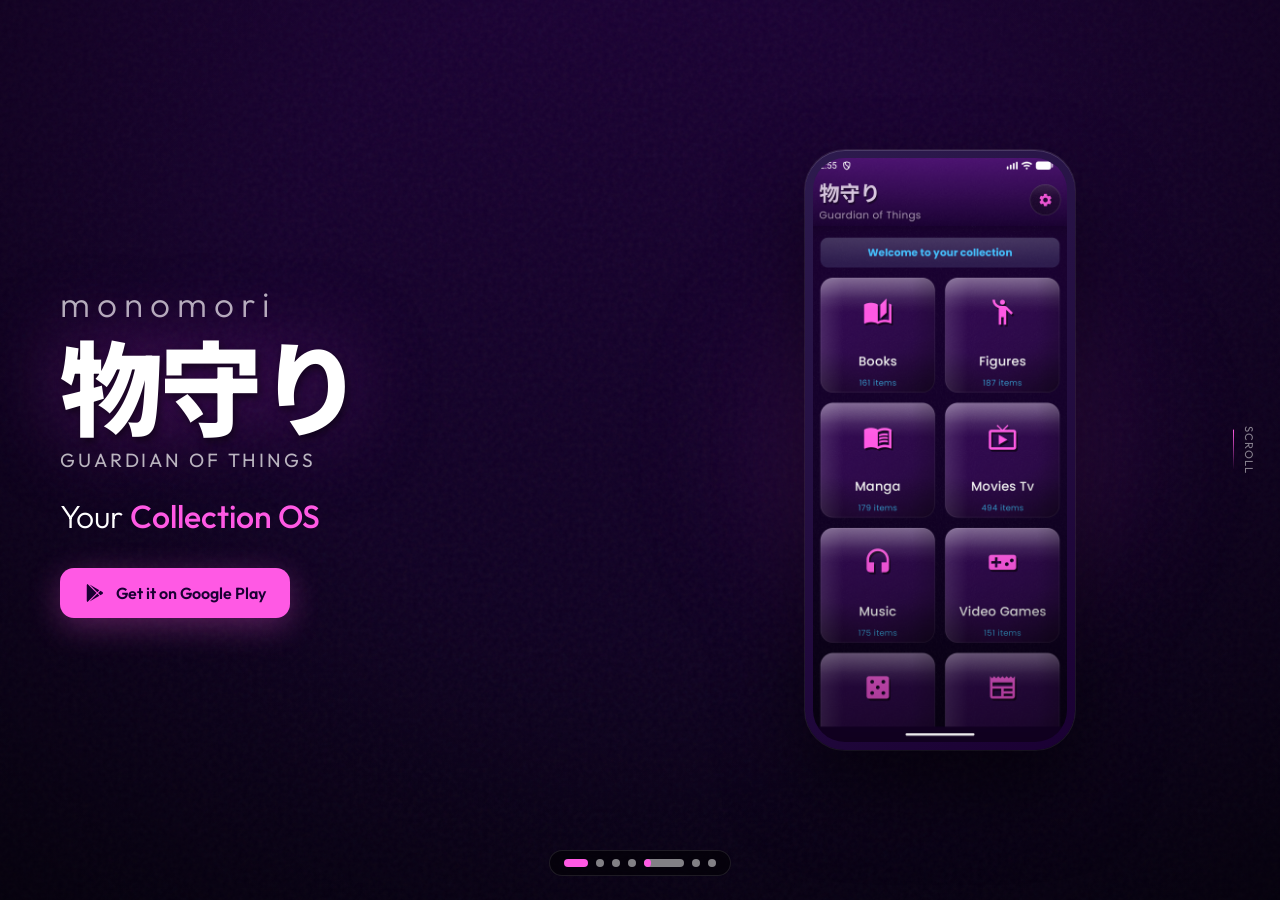
==== index.html @ dbe21726 "Refine mobile layout and style adjustments Updated mobile layout styles and adjusted various element" ====
<!DOCTYPE html>
<html lang="en">
<head>
    <meta charset="UTF-8">
    <meta name="viewport" content="width=device-width, initial-scale=1.0">
    <meta http-equiv="X-UA-Compatible" content="IE=edge">
    <title>Monomori – Your Collection OS</title>
    <meta name="description" content="Monomori (物守り) – Guardian of Things. A comprehensive collection management app for serious collectors.">
    <link rel="preconnect" href="https://fonts.googleapis.com">
    <link rel="preconnect" href="https://fonts.gstatic.com" crossorigin>
    <link href="https://fonts.googleapis.com/css2?family=Noto+Sans+JP:wght@400;500;700;900&family=Outfit:wght@300;400;500;600;700&display=swap" rel="stylesheet">
    <style>
        :root {
            --primary: #9C27B0;
            --primary-container: #6A1B9A;
            --secondary: #FF59E4;
            --on-secondary: #1A0033;
            --tertiary: #44C0FF;
            --background: #1A0033;
            --surface: #2D1B4E;
            --gradient-start: #1A0033;
            --gradient-end: #0A001A;
            --card-glass-tint: rgba(106, 27, 154, 0.3);
            --glass-bg: rgba(106, 27, 154, 0.15);
            --glass-border: rgba(255, 255, 255, 0.1);
            --glass-highlight: rgba(255, 255, 255, 0.15);
            --text-primary: #FFFFFF;
            --text-secondary: rgba(255, 255, 255, 0.7);
            --text-tertiary: rgba(255, 255, 255, 0.5);
            --accent-gold: #ffe4b5;
        }
        * { margin: 0; padding: 0; box-sizing: border-box; }
        
        /* Global image quality fix */
        img {
            image-rendering: -webkit-optimize-contrast;
            image-rendering: optimizeQuality;
            -ms-interpolation-mode: bicubic;
        }
        
        html { overflow: hidden; height: 100%; }
        body { 
            font-family: 'Outfit', sans-serif; 
            background: var(--gradient-start); 
            color: var(--text-primary);
            height: 100%;
            overflow: hidden;
        }
        
        .wrapper {
            height: 100vh;
            width: 100vw;
            overflow-x: auto;
            overflow-y: hidden;
            -ms-overflow-style: none;
            scrollbar-width: none;
            scroll-behavior: smooth;
            scroll-snap-type: x proximity;
        }
        .wrapper::-webkit-scrollbar { display: none; }
        
        .horizontal-scroll { 
            display: flex; 
            height: 100vh; 
            width: max-content; 
        }
        
        .panel {
            width: 100vw; 
            height: 100vh; 
            flex-shrink: 0;
            display: flex; 
            align-items: center; 
            justify-content: center;
            padding: 40px 60px;
            background: linear-gradient(180deg, var(--gradient-start) 0%, var(--gradient-end) 100%);
            position: relative;
            overflow: hidden;
            scroll-snap-align: start;
        }
        
        .noise-overlay {
            position: fixed; top: 0; left: 0; width: 100%; height: 100%;
            opacity: 0.05; z-index: 1; pointer-events: none;
            background-image: url("data:image/svg+xml,%3Csvg viewBox='0 0 200 200' xmlns='http://www.w3.org/2000/svg'%3E%3Cfilter id='noise'%3E%3CfeTurbulence type='fractalNoise' baseFrequency='0.9' numOctaves='4' stitchTiles='stitch'/%3E%3C/filter%3E%3Crect width='100%25' height='100%25' filter='url(%23noise)'/%3E%3C/svg%3E");
        }
        .vignette {
            position: fixed; top: 0; left: 0; width: 100%; height: 100%;
            background: radial-gradient(ellipse at 50% 35%, transparent 0%, transparent 40%, rgba(0,0,0,0.5) 100%);
            z-index: 2; pointer-events: none;
        }
        .dust-container { position: fixed; top: 0; left: 0; width: 100%; height: 100%; z-index: 3; pointer-events: none; overflow: hidden; }
        .dust-particle {
            position: absolute; background: var(--accent-gold); border-radius: 50%; opacity: 0;
            animation: dust-float linear infinite, dust-flash ease-in-out infinite;
        }
        @keyframes dust-float { 0% { transform: translateY(110vh) translateX(0); } 100% { transform: translateY(-10vh) translateX(var(--drift)); } }
        @keyframes dust-flash { 0%, 100% { opacity: 0; } 35%, 65% { opacity: var(--max-opacity); } }
        
        .panel-content { 
            position: relative; 
            z-index: 10; 
            width: 100%; 
            max-width: 1300px;
            height: 100%;
            display: flex;
            flex-direction: column;
            justify-content: center;
            opacity: 0; 
            transform: translateX(60px);
            filter: blur(6px);
            transition: opacity 0.5s ease-out, transform 0.5s ease-out, filter 0.5s ease-out;
        }
        
        .panel.in-view .panel-content { 
            opacity: 1; 
            transform: translateX(0);
            filter: blur(0);
        }
        
        .panel.passed .panel-content {
            opacity: 0;
            transform: translateX(-60px);
            filter: blur(6px);
        }
        
        .glass-card {
            background: linear-gradient(135deg, var(--glass-bg) 0%, rgba(106, 27, 154, 0.08) 100%);
            border: 1px solid var(--glass-border); border-radius: 20px;
            position: relative; overflow: hidden;
            backdrop-filter: blur(10px); -webkit-backdrop-filter: blur(10px);
        }
        .glass-card::before {
            content: ''; position: absolute; top: 0; left: 0; right: 0; height: 50%;
            background: linear-gradient(180deg, var(--glass-highlight) 0%, transparent 100%);
            pointer-events: none; border-radius: 20px 20px 0 0;
        }
        
        .icon-placeholder {
            width: 56px;
            height: 56px;
            border-radius: 14px;
            background: linear-gradient(135deg, var(--primary) 0%, var(--primary-container) 100%);
            display: flex;
            align-items: center;
            justify-content: center;
            flex-shrink: 0;
            box-shadow: 0 4px 16px rgba(156, 39, 176, 0.3);
            position: relative;
            overflow: hidden;
        }
        .icon-placeholder svg { width: 32px; height: 32px; }
        .icon-placeholder.pink {
            background: linear-gradient(135deg, var(--secondary) 0%, #E91E63 100%);
            box-shadow: 0 6px 20px rgba(255, 89, 228, 0.25);
        }
        
        .jp-title { font-family: 'Noto Sans JP', sans-serif; font-weight: 900; font-size: clamp(3.5rem, 8vw, 8rem); letter-spacing: -0.02em; text-shadow: 2px 4px 8px rgba(0,0,0,0.5), 0 0 80px rgba(156, 39, 176, 0.5); line-height: 1.1; margin-top: 0.1rem; }
        .en-title { 
            font-size: clamp(1.4rem, 3vw, 2.2rem); 
            font-weight: 300; 
            letter-spacing: 0.2em; 
            color: var(--text-secondary);
        }
        .subtitle { font-size: clamp(0.9rem, 1.5vw, 1.3rem); font-weight: 400; color: var(--text-secondary); letter-spacing: 0.15em; text-transform: uppercase; margin-top: 0.5rem; }
        .tagline { font-size: clamp(1.3rem, 2.5vw, 2.2rem); font-weight: 300; margin-top: 1.5rem; }
        .tagline span { color: var(--secondary); font-weight: 500; }
        .section-title { font-size: clamp(1.8rem, 4vw, 3rem); font-weight: 700; margin-bottom: 0.75rem; letter-spacing: -0.02em; line-height: 1.2; }
        .section-subtitle { font-size: clamp(0.9rem, 1.3vw, 1.1rem); color: var(--text-secondary); max-width: 450px; line-height: 1.6; }
        
        /* PHONE FRAMES & SCREENSHOTS - 9:20 aspect ratio (1080x2400) */
        .phone-frame { 
            height: min(80vh, 600px);
            width: calc(min(80vh, 600px) * 0.45); /* 9:20 ratio */
            background: linear-gradient(145deg, #2D1B4E 0%, #1A0033 100%); 
            border-radius: 40px; padding: 8px; 
            box-shadow: 0 40px 80px rgba(0,0,0,0.5), 0 0 0 1px rgba(255,255,255,0.1), inset 0 1px 0 rgba(255,255,255,0.15); 
            position: relative; z-index: 2; 
        }
        .phone-screen { 
            width: 100%; height: 100%; 
            background: var(--gradient-start); 
            border-radius: 32px; 
            overflow: hidden; 
        }
        .phone-screen img {
            width: 100%;
            height: 100%;
            object-fit: cover;
            border-radius: 0;
            /* Cross-browser image quality */
            image-rendering: auto;
            -ms-interpolation-mode: bicubic;
        }
        .screenshot-placeholder { 
            width: 100%; height: 100%; 
            display: flex; flex-direction: column; 
            align-items: center; justify-content: center; 
            background: linear-gradient(180deg, var(--gradient-start) 0%, var(--gradient-end) 100%); 
            color: var(--text-tertiary); font-size: 0.75rem; text-align: center; 
            padding: 16px; border: 2px dashed var(--glass-border); border-radius: 0; 
        }
        .screenshot-placeholder .label { font-weight: 600; color: var(--secondary); margin-bottom: 0.4rem; font-size: 0.7rem; }
        .screenshot-placeholder .filename { font-family: monospace; font-size: 0.65rem; color: var(--text-tertiary); margin-top: 0.5rem; opacity: 0.7; }
        .phone-glow { position: absolute; width: 450px; height: 450px; background: radial-gradient(circle, rgba(156, 39, 176, 0.4) 0%, transparent 70%); z-index: 1; filter: blur(60px); }
        
        /* HERO */
        .panel-hero { display: grid; grid-template-columns: 1fr 1fr; gap: 40px; align-items: center; height: auto; }
        .hero-cta { display: inline-flex; align-items: center; gap: 10px; margin-top: 2rem; padding: 14px 24px; background: var(--secondary); color: var(--on-secondary); font-weight: 600; font-size: 1rem; border-radius: 14px; text-decoration: none; transition: all 0.3s ease; box-shadow: 0 8px 32px rgba(255, 89, 228, 0.3); }
        .hero-cta:hover { transform: translateY(-3px); box-shadow: 0 12px 40px rgba(255, 89, 228, 0.4); }
        .hero-cta svg { width: 22px; height: 22px; }
        .hero-phone { position: relative; display: flex; justify-content: center; align-items: center; }
        
        /* STORY - Now with phone mockups */
        .panel-story .panel-content { display: grid; grid-template-columns: 1fr 1fr; gap: 60px; align-items: center; height: auto; max-width: 1300px; margin: 0 auto; }
        .story-text { max-width: 500px; }
        .story-description { font-size: 1.05rem; color: var(--text-secondary); line-height: 1.7; margin-top: 1.5rem; }
        .story-phones { display: flex; gap: 30px; justify-content: center; align-items: center; }
        .phone-medium { 
            height: min(75vh, 580px);
            width: calc(min(75vh, 580px) * 0.45);
            background: linear-gradient(145deg, #2D1B4E 0%, #1A0033 100%); 
            border-radius: 36px; padding: 6px; 
            box-shadow: 0 24px 48px rgba(0,0,0,0.5), 0 0 0 1px rgba(255,255,255,0.1);
            will-change: transform;
            backface-visibility: hidden;
        }
        .phone-medium:nth-child(1) { transform: rotate(-4deg) translateY(20px); }
        .phone-medium:nth-child(2) { transform: rotate(3deg) translateY(-10px); z-index: 2; }
        .phone-medium .phone-screen { border-radius: 30px; }
        .phone-medium .screenshot-placeholder { border-radius: 0; }
        .phone-medium .phone-screen img { 
            border-radius: 0;
            will-change: transform;
            backface-visibility: hidden;
        }
        
        /* CATEGORIES */
        .panel-categories .panel-content { text-align: center; height: auto; }
        .categories-grid { display: flex; flex-wrap: wrap; justify-content: center; gap: 10px; margin-top: 2rem; max-width: 900px; margin-left: auto; margin-right: auto; }
        .category-pill { padding: 8px 16px; border-radius: 100px; font-size: 0.85rem; font-weight: 500; transition: all 0.3s ease; }
        .category-pill:hover { transform: scale(1.05); background: var(--card-glass-tint); }
        .category-count { display: block; margin-top: 2rem; font-size: 0.95rem; color: var(--text-tertiary); }
        .category-count span { color: var(--secondary); font-weight: 600; }
        
        /* CUSTOMIZE */
        .panel-customize .panel-content { display: grid; grid-template-columns: 1fr 1fr; gap: 60px; align-items: center; height: auto; max-width: 1300px; margin: 0 auto; }
        .customize-features { display: flex; flex-direction: column; gap: 20px; margin-top: 1.5rem; }
        .customize-feature { display: flex; gap: 14px; align-items: flex-start; }
        .feature-content h3 { font-size: 1rem; font-weight: 600; margin-bottom: 0.3rem; }
        .feature-content p { color: var(--text-secondary); line-height: 1.5; font-size: 0.85rem; }
        .customize-visual { display: flex; justify-content: flex-end; padding-right: 40px; }
        .customize-phones { display: flex; position: relative; gap: 30px; margin-top: -40px; }
        .phone-small { 
            height: min(70vh, 540px);
            width: calc(min(70vh, 540px) * 0.45);
            background: linear-gradient(145deg, #2D1B4E 0%, #1A0033 100%); 
            border-radius: 34px; padding: 6px; 
            box-shadow: 0 24px 48px rgba(0,0,0,0.5), 0 0 0 1px rgba(255,255,255,0.1);
            will-change: transform;
            backface-visibility: hidden;
        }
        .phone-small:nth-child(1) { transform: rotate(-6deg) translateX(20px); z-index: 1; }
        .phone-small:nth-child(2) { transform: rotate(4deg) translateX(-20px); z-index: 2; }
        .phone-small .phone-screen { border-radius: 28px; }
        .phone-small .screenshot-placeholder { border-radius: 0; }
        .phone-small .phone-screen img { 
            border-radius: 0;
            will-change: transform;
            backface-visibility: hidden;
        }
        
        /* FEATURES - 3D Carousel with tilt */
        .panel-features .panel-content { 
            height: 100%;
            display: flex;
            flex-direction: column;
            justify-content: center;
            align-items: center;
            max-width: 100%;
            width: 100%;
            position: relative;
        }
        .features-header { 
            text-align: center; 
            margin-bottom: 0;
            margin-left: auto;
            margin-right: auto;
            position: relative;
            z-index: 20;
            /* Glassmorphic background so text is readable over phones */
            width: fit-content;
            background: rgba(26, 0, 51, 0.25);
            backdrop-filter: blur(10px);
            -webkit-backdrop-filter: blur(10px);
            padding: 12px 24px 14px;
            border-radius: 12px;
            border: 1px solid rgba(255, 255, 255, 0.06);
        }
        .features-header .section-title { margin-bottom: 0.3rem; }
        .features-header .section-subtitle { margin: 0 auto; white-space: nowrap; }
        
        .carousel-container {
            perspective: 1600px;
            width: 100%;
            position: absolute;
            top: 50%;
            left: 50%;
            transform: translate(-50%, -50%);
            height: 100%;
            display: flex;
            justify-content: center;
            align-items: center;
            z-index: 1;
            /* Hint browser to optimize */
            will-change: transform;
        }
        
        .carousel-3d {
            position: relative;
            width: 270px;
            height: 600px; /* 9:20 ratio */
            transform-style: preserve-3d;
            transition: transform 0.6s cubic-bezier(0.4, 0, 0.2, 1);
            /* Tilt the entire carousel like the sketch */
            transform: rotateX(-8deg) rotateY(0deg);
            will-change: transform;
        }
        
        .carousel-item {
            position: absolute;
            width: 270px;
            height: 600px;
            display: flex;
            flex-direction: column;
            align-items: center;
            transform-style: preserve-3d;
            will-change: transform;
        }
        
        .carousel-item .carousel-phone {
            width: 270px;
            height: 600px; /* 9:20 ratio for 1080x2400 */
            position: relative;
            transform-style: preserve-3d;
        }
        
        /* Front of phone */
        .carousel-phone-front {
            position: absolute;
            width: 100%;
            height: 100%;
            background: linear-gradient(145deg, #2D1B4E 0%, #1A0033 100%);
            border-radius: 36px;
            padding: 6px;
            box-shadow: 0 25px 80px rgba(0,0,0,0.7), 0 0 0 1px rgba(255,255,255,0.1);
            backface-visibility: hidden;
        }
        
        .carousel-phone-front .phone-screen {
            width: 100%;
            height: 100%;
            border-radius: 30px;
            overflow: hidden;
            background: var(--gradient-start);
        }
        
        .carousel-phone-front .phone-screen img {
            width: 100%;
            height: 100%;
            object-fit: cover;
            display: block;
            /* Cross-browser image quality */
            image-rendering: auto;
            -ms-interpolation-mode: bicubic;
        }
        
        .carousel-placeholder {
            width: 100%;
            height: 100%;
            display: flex;
            flex-direction: column;
            align-items: center;
            justify-content: center;
            background: linear-gradient(135deg, var(--primary-container) 0%, var(--gradient-end) 100%);
            color: var(--text-tertiary);
            text-align: center;
            gap: 8px;
            border-radius: 30px;
        }
        
        .carousel-placeholder span {
            font-size: 0.7rem;
            letter-spacing: 0.15em;
            opacity: 0.6;
        }
        
        .carousel-placeholder code {
            font-size: 0.65rem;
            color: var(--secondary);
            opacity: 0.8;
        }
        
        /* Back of phone - Pixel style */
        .carousel-phone-back {
            position: absolute;
            width: 100%;
            height: 100%;
            background: linear-gradient(180deg, #1a1a1a 0%, #0d0d0d 100%);
            border-radius: 36px;
            backface-visibility: hidden;
            transform: rotateY(180deg);
            box-shadow: 0 25px 80px rgba(0,0,0,0.7), 0 0 0 1px rgba(255,255,255,0.08);
            overflow: hidden;
        }
        
        /* Camera bar - Pixel style */
        .phone-camera-bar {
            position: absolute;
            top: 0;
            left: 0;
            right: 0;
            height: 80px;
            background: linear-gradient(180deg, #2a2a2a 0%, #1f1f1f 100%);
            border-radius: 36px 36px 0 0;
            display: flex;
            align-items: center;
            padding: 0 28px;
            gap: 14px;
        }
        
        .camera-lens {
            width: 32px;
            height: 32px;
            border-radius: 50%;
            background: radial-gradient(circle at 30% 30%, #3a3a3a 0%, #1a1a1a 50%, #0a0a0a 100%);
            box-shadow: inset 0 2px 4px rgba(0,0,0,0.8), 0 1px 0 rgba(255,255,255,0.1);
            position: relative;
        }
        
        .camera-lens::after {
            content: '';
            position: absolute;
            top: 50%;
            left: 50%;
            transform: translate(-50%, -50%);
            width: 14px;
            height: 14px;
            border-radius: 50%;
            background: radial-gradient(circle at 40% 40%, #4a4a6a 0%, #1a1a2a 60%, #000 100%);
        }
        
        .camera-lens.large {
            width: 42px;
            height: 42px;
        }
        
        .camera-lens.large::after {
            width: 20px;
            height: 20px;
        }
        
        .camera-flash {
            width: 16px;
            height: 16px;
            border-radius: 50%;
            background: radial-gradient(circle at 30% 30%, #ffeecc 0%, #aa9977 100%);
            box-shadow: 0 0 8px rgba(255, 238, 204, 0.3);
        }
        
        /* Subtle logo area on back */
        .phone-back-logo {
            position: absolute;
            top: 50%;
            left: 50%;
            transform: translate(-50%, -50%);
            font-size: 2rem;
            color: rgba(255,255,255,0.06);
            font-weight: 300;
            letter-spacing: 0.1em;
        }
        
        /* Position each item in a circle - larger radius for bigger phones */
        .carousel-item:nth-child(1) { transform: rotateY(0deg) translateZ(420px); }
        .carousel-item:nth-child(2) { transform: rotateY(60deg) translateZ(420px); }
        .carousel-item:nth-child(3) { transform: rotateY(120deg) translateZ(420px); }
        .carousel-item:nth-child(4) { transform: rotateY(180deg) translateZ(420px); }
        .carousel-item:nth-child(5) { transform: rotateY(240deg) translateZ(420px); }
        .carousel-item:nth-child(6) { transform: rotateY(300deg) translateZ(420px); }
        
        .feature-info {
            position: relative;
            z-index: 20;
            text-align: center;
            width: fit-content;
            padding: 12px 24px 14px;
            margin-top: auto;
            margin-left: auto;
            margin-right: auto;
            margin-bottom: 24px;
            /* Glassmorphic effect - very transparent */
            background: rgba(26, 0, 51, 0.25);
            backdrop-filter: blur(10px);
            -webkit-backdrop-filter: blur(10px);
            border: 1px solid rgba(255, 255, 255, 0.06);
            border-radius: 12px;
            box-shadow: 0 4px 20px rgba(0, 0, 0, 0.15);
        }
        .feature-info h3 {
            font-size: 1.2rem;
            font-weight: 600;
            margin-bottom: 0.35rem;
            color: var(--text-primary);
        }
        .feature-info p {
            color: var(--text-secondary);
            font-size: 0.85rem;
            max-width: 380px;
            margin: 0 auto;
            line-height: 1.4;
        }
        
        /* Mobile carousel - hidden on desktop */
        .mobile-carousel { display: none; }
        
        /* DESIGN */
        .panel-design .panel-content { display: grid; grid-template-columns: 1.2fr 1fr; gap: 80px; align-items: center; height: auto; max-width: 1300px; margin: 0 auto; }
        .theme-showcase { display: flex; gap: 28px; justify-content: flex-end; align-items: center; padding-right: 20px; }
        .theme-phone { 
            height: min(58vh, 460px);
            width: calc(min(58vh, 460px) * 0.45);
            background: linear-gradient(145deg, #2D1B4E 0%, #1A0033 100%); 
            border-radius: 30px; padding: 5px; 
            box-shadow: 0 20px 50px rgba(0,0,0,0.5), 0 0 0 1px rgba(255,255,255,0.1);
            transition: transform 0.3s ease;
            position: relative;
            will-change: transform;
            backface-visibility: hidden;
        }
        .theme-phone:hover { transform: scale(1.03); }
        .theme-phone:nth-child(1) { transform: rotate(-4deg); }
        .theme-phone:nth-child(2) { transform: scale(1.1); z-index: 2; }
        .theme-phone:nth-child(3) { transform: rotate(4deg); }
        .theme-phone .phone-screen { border-radius: 26px; }
        .theme-phone .screenshot-placeholder { border-radius: 0; font-size: 0.6rem; }
        .theme-phone .phone-screen img { 
            border-radius: 0;
            will-change: transform;
            backface-visibility: hidden;
        }
        .theme-label { 
            position: absolute; bottom: -32px; left: 50%; transform: translateX(-50%); 
            font-size: 0.85rem; color: var(--text-secondary); white-space: nowrap;
        }
        .design-text { display: flex; flex-direction: column; gap: 16px; }
        .design-features { margin-top: 1.25rem; display: flex; flex-direction: column; gap: 12px; }
        .design-feature { display: flex; gap: 12px; align-items: flex-start; }
        .design-feature-dot { width: 8px; height: 8px; border-radius: 50%; background: var(--secondary); flex-shrink: 0; margin-top: 6px; }
        .design-feature p { color: var(--text-secondary); line-height: 1.45; font-size: 0.9rem; }
        .design-feature strong { color: var(--text-primary); }
        
        /* CTA */
        .panel-cta { text-align: center; }
        .panel-cta .panel-content { max-width: 650px; height: auto; }
        .cta-title { font-size: clamp(2rem, 5vw, 3.5rem); font-weight: 700; margin-bottom: 1rem; letter-spacing: -0.02em; line-height: 1.15; }
        .cta-subtitle { font-size: 1rem; color: var(--text-secondary); margin-bottom: 2rem; line-height: 1.6; }
        .play-badge-placeholder { display: inline-flex; align-items: center; gap: 12px; padding: 12px 24px; background: #000; border-radius: 10px; border: 1px solid rgba(255,255,255,0.2); color: white; text-decoration: none; transition: all 0.3s ease; }
        .play-badge-placeholder:hover { background: #111; border-color: var(--secondary); transform: scale(1.03); }
        .play-badge-placeholder svg { width: 32px; height: 32px; }
        .play-badge-placeholder .text { text-align: left; }
        .play-badge-placeholder .text-small { font-size: 0.65rem; opacity: 0.8; }
        .play-badge-placeholder .text-large { font-size: 1.05rem; font-weight: 600; }
        .cta-footer { margin-top: 2.5rem; color: var(--text-tertiary); font-size: 0.85rem; }
        
        /* NAV */
        .nav-dots { position: fixed; bottom: 24px; left: 50%; transform: translateX(-50%); display: flex; gap: 8px; z-index: 100; padding: 8px 14px; background: rgba(0,0,0,0.5); border-radius: 100px; backdrop-filter: blur(10px); border: 1px solid var(--glass-border); }
        .nav-dot { width: 8px; height: 8px; border-radius: 50%; background: var(--text-tertiary); cursor: pointer; transition: all 0.3s ease; border: none; padding: 0; position: relative; overflow: hidden; }
        .nav-dot:hover { background: var(--text-secondary); }
        .nav-dot.active { background: var(--secondary); width: 24px; border-radius: 6px; }
        /* Features dot with progress fill */
        .nav-dot.has-progress { width: 40px; border-radius: 6px; background: var(--text-tertiary); }
        .nav-dot.has-progress.active { background: var(--text-tertiary); }
        .nav-dot-progress { position: absolute; left: 0; top: 0; height: 100%; background: var(--secondary); border-radius: 6px; transition: width 0.4s cubic-bezier(0.4, 0, 0.2, 1); width: 0%; }
        .scroll-hint { position: fixed; right: 24px; top: 50%; transform: translateY(-50%); display: flex; flex-direction: column; align-items: center; gap: 8px; color: var(--text-tertiary); font-size: 0.7rem; z-index: 100; writing-mode: vertical-rl; letter-spacing: 0.1em; }
        .scroll-hint::after { content: ''; width: 1px; height: 40px; background: linear-gradient(180deg, var(--secondary) 0%, transparent 100%); animation: scroll-pulse 2s ease-in-out infinite; }
        @keyframes scroll-pulse { 0%, 100% { opacity: 0.4; } 50% { opacity: 1; } }
        
        /* ==================== MOBILE STYLES ==================== */
        @media (max-width: 1100px) {
            .panel-hero, .panel-story .panel-content, .panel-customize .panel-content, .panel-design .panel-content { grid-template-columns: 1fr; text-align: center; }
            .phone-frame { height: min(70vh, 550px); width: calc(min(70vh, 550px) * 0.45); }
            .story-text { max-width: 100%; }
            .story-phones { margin-top: 2rem; }
            .section-subtitle { margin-left: auto; margin-right: auto; }
            .customize-features, .design-features { text-align: left; }
            .theme-showcase { flex-wrap: wrap; }
            /* Carousel adjustments */
            .carousel-3d { width: 240px; height: 533px; }
            .carousel-item { width: 240px; height: 533px; }
            .carousel-item .carousel-phone { width: 240px; height: 533px; }
            .carousel-item:nth-child(1) { transform: rotateY(0deg) translateZ(380px); }
            .carousel-item:nth-child(2) { transform: rotateY(60deg) translateZ(380px); }
            .carousel-item:nth-child(3) { transform: rotateY(120deg) translateZ(380px); }
            .carousel-item:nth-child(4) { transform: rotateY(180deg) translateZ(380px); }
            .carousel-item:nth-child(5) { transform: rotateY(240deg) translateZ(380px); }
            .carousel-item:nth-child(6) { transform: rotateY(300deg) translateZ(380px); }
        }
        
        @media (max-width: 768px) {
            /* Base mobile layout - natural vertical scrolling */
            html, body { overflow-x: hidden; overflow-y: auto; height: auto; }
            .wrapper { height: auto; overflow-x: hidden; overflow-y: auto; scroll-snap-type: none; }
            .horizontal-scroll { flex-direction: column; width: 100%; height: auto; }
            .panel { 
                width: 100%; 
                min-height: auto;
                height: auto; 
                padding: 80px 28px;
                border-bottom: 1px solid rgba(255, 255, 255, 0.06);
            }
            .panel:last-child { border-bottom: none; }
            .nav-dots, .scroll-hint { display: none; }
            .panel-content { opacity: 1; transform: none; filter: none; max-width: 100%; }
            
            /* Hero section */
            .panel-hero { 
                display: flex; 
                flex-direction: column; 
                gap: 48px; 
                text-align: center; 
            }
            .hero-text { order: 1; }
            .hero-phone { order: 2; }
            .en-title { font-size: 1.3rem; letter-spacing: 0.2em; }
            .jp-title { font-size: clamp(3.5rem, 16vw, 5.5rem); }
            .subtitle { font-size: 1rem; margin-top: 0.75rem; }
            .tagline { font-size: 1.4rem; margin-top: 1.5rem; }
            .phone-frame { 
                height: 65vh;
                max-height: 500px;
                width: calc(65vh * 0.45);
                max-width: calc(500px * 0.45);
                border-radius: 36px; 
                margin: 0 auto;
            }
            .phone-screen { border-radius: 30px; }
            .phone-glow { width: 350px; height: 350px; }
            .hero-cta { 
                padding: 18px 32px; 
                font-size: 1.1rem; 
                display: inline-flex;
            }
            
            /* Story section */
            .panel-story .panel-content { 
                display: flex; 
                flex-direction: column; 
                gap: 48px; 
                text-align: center; 
            }
            .story-text { max-width: 100%; }
            .section-title { font-size: 1.8rem; line-height: 1.25; }
            .section-subtitle { font-size: 1rem; }
            .story-description { font-size: 1.05rem; line-height: 1.7; }
            .story-phones { 
                display: flex; 
                flex-direction: column;
                gap: 32px; 
                align-items: center;
            }
            .phone-medium { 
                height: 55vh;
                max-height: 420px;
                width: calc(55vh * 0.45);
                max-width: calc(420px * 0.45);
                border-radius: 32px;
                padding: 5px;
            }
            .phone-medium:nth-child(1) { transform: none; }
            .phone-medium:nth-child(2) { transform: none; }
            .phone-medium .phone-screen { border-radius: 28px; }
            
            /* Categories section */
            .panel-categories .panel-content { 
                text-align: center;
            }
            .categories-grid { gap: 10px; margin-top: 2rem; }
            .category-pill { padding: 10px 18px; font-size: 0.9rem; }
            .category-count { margin-top: 2rem; font-size: 1rem; }
            
            /* Customize section */
            .panel-customize .panel-content { 
                display: flex; 
                flex-direction: column; 
                gap: 48px; 
                text-align: center; 
            }
            .customize-text { order: 1; }
            .customize-visual { 
                order: 2; 
                justify-content: center; 
                padding-right: 0; 
            }
            .customize-features { 
                text-align: left; 
                max-width: 100%; 
                margin: 1.5rem 0 0;
                gap: 20px;
            }
            .customize-feature { gap: 14px; }
            .feature-content h3 { font-size: 1.05rem; }
            .feature-content p { font-size: 0.95rem; }
            .icon-placeholder { width: 52px; height: 52px; }
            .customize-phones { 
                flex-direction: column;
                gap: 32px; 
                align-items: center;
            }
            .phone-small { 
                height: 55vh;
                max-height: 420px;
                width: calc(55vh * 0.45);
                max-width: calc(420px * 0.45);
                border-radius: 32px;
                padding: 5px;
            }
            .phone-small:nth-child(1) { transform: none; z-index: 1; }
            .phone-small:nth-child(2) { transform: none; z-index: 2; }
            .phone-small .phone-screen { border-radius: 28px; }
            
            /* Features section - Hide 3D, show mobile carousel */
            .panel-features-section { 
                padding: 80px 28px;
            }
            .panel-features {
                padding: 0;
            }
            .carousel-container { display: none !important; }
            .feature-info { display: none !important; }
            .features-header { 
                position: relative; 
                margin-bottom: 40px; 
                padding: 20px 24px;
                background: rgba(26, 0, 51, 0.5);
            }
            .features-header .section-title { font-size: 1.8rem; margin-bottom: 0.5rem; }
            .features-header .section-subtitle { 
                font-size: 1rem; 
                white-space: normal; 
            }
            
            /* Mobile carousel */
            .mobile-carousel {
                display: flex !important;
                flex-direction: column;
                align-items: center;
                width: 100%;
            }
            .mobile-carousel-track {
                display: flex;
                overflow-x: auto;
                scroll-snap-type: x mandatory;
                -webkit-overflow-scrolling: touch;
                scrollbar-width: none;
                width: 100%;
                padding: 20px 0;
            }
            .mobile-carousel-track::-webkit-scrollbar { display: none; }
            .mobile-carousel-slide {
                flex: 0 0 100%;
                scroll-snap-align: center;
                display: flex;
                flex-direction: column;
                align-items: center;
                padding: 0 28px;
            }
            .mobile-feature-phone {
                height: 55vh;
                max-height: 420px;
                width: calc(55vh * 0.45);
                max-width: calc(420px * 0.45);
                background: linear-gradient(145deg, #2D1B4E 0%, #1A0033 100%);
                border-radius: 32px;
                padding: 5px;
                box-shadow: 0 20px 60px rgba(0,0,0,0.5), 0 0 0 1px rgba(255,255,255,0.1);
            }
            .mobile-feature-phone .phone-screen {
                width: 100%;
                height: 100%;
                border-radius: 28px;
                overflow: hidden;
                background: var(--gradient-start);
            }
            .mobile-feature-phone .phone-screen img {
                width: 100%;
                height: 100%;
                object-fit: cover;
            }
            .mobile-feature-phone .feature-icon-display {
                width: 100%;
                height: 100%;
                display: flex;
                align-items: center;
                justify-content: center;
                background: linear-gradient(135deg, var(--primary-container) 0%, var(--gradient-end) 100%);
                border-radius: 28px;
            }
            .mobile-feature-phone .feature-icon-display svg {
                width: 90px;
                height: 90px;
                color: var(--secondary);
                opacity: 0.8;
            }
            .mobile-feature-info {
                text-align: center;
                margin-top: 32px;
                padding: 20px 24px;
                background: rgba(26, 0, 51, 0.5);
                backdrop-filter: blur(10px);
                -webkit-backdrop-filter: blur(10px);
                border-radius: 18px;
                border: 1px solid rgba(255, 255, 255, 0.08);
                max-width: 340px;
            }
            .mobile-feature-info h3 {
                font-size: 1.25rem;
                font-weight: 600;
                margin-bottom: 10px;
                color: var(--text-primary);
            }
            .mobile-feature-info p {
                font-size: 1rem;
                color: var(--text-secondary);
                line-height: 1.5;
            }
            .mobile-carousel-dots {
                display: flex;
                gap: 10px;
                margin-top: 28px;
            }
            .mobile-carousel-dot {
                width: 10px;
                height: 10px;
                border-radius: 50%;
                background: var(--text-tertiary);
                border: none;
                padding: 0;
                cursor: pointer;
                transition: all 0.3s ease;
            }
            .mobile-carousel-dot.active {
                background: var(--secondary);
                transform: scale(1.2);
            }
            
            /* Design section */
            .panel-design .panel-content { 
                display: flex; 
                flex-direction: column; 
                gap: 48px; 
                text-align: center; 
            }
            .theme-showcase { 
                order: 1;
                display: flex; 
                flex-direction: column;
                gap: 40px; 
                align-items: center;
                padding: 0;
            }
            .design-text { order: 2; }
            .design-features { 
                text-align: left; 
                max-width: 100%; 
                margin: 1.5rem 0 0;
                gap: 14px;
            }
            .design-feature p { font-size: 0.95rem; }
            .theme-phone { 
                height: 50vh;
                max-height: 380px;
                width: calc(50vh * 0.45);
                max-width: calc(380px * 0.45);
                border-radius: 28px;
                padding: 4px;
            }
            .theme-phone:nth-child(1),
            .theme-phone:nth-child(2),
            .theme-phone:nth-child(3) { transform: none; }
            .theme-phone .phone-screen { border-radius: 24px; }
            .theme-label { 
                position: relative;
                bottom: auto;
                left: auto;
                transform: none;
                margin-top: 12px;
                font-size: 0.9rem; 
            }
            
            /* CTA section */
            .panel-cta .panel-content { padding: 0; }
            .cta-title { font-size: clamp(2rem, 9vw, 2.8rem); }
            .cta-subtitle { font-size: 1.05rem; }
            .play-badge-placeholder { 
                padding: 16px 32px; 
                display: inline-flex;
            }
            .cta-footer { font-size: 0.9rem; margin-top: 3rem; }
        }
        
        /* Extra small screens */
        @media (max-width: 400px) {
            .panel { padding: 60px 20px; }
            .en-title { font-size: 1.1rem; }
            .jp-title { font-size: 3rem; }
            .section-title { font-size: 1.6rem; }
            .phone-frame,
            .phone-medium,
            .phone-small,
            .mobile-feature-phone { 
                height: 50vh;
                max-height: 380px;
                width: calc(50vh * 0.45);
                max-width: calc(380px * 0.45);
            }
            .theme-phone {
                height: 45vh;
                max-height: 340px;
                width: calc(45vh * 0.45);
                max-width: calc(340px * 0.45);
            }
        }
    </style>
</head>
<body>
    <div class="noise-overlay"></div>
    <div class="vignette"></div>
    <div class="dust-container" id="dust-container"></div>

    <nav class="nav-dots" id="nav-dots">
        <button class="nav-dot active" data-panel="0"></button>
        <button class="nav-dot" data-panel="1"></button>
        <button class="nav-dot" data-panel="2"></button>
        <button class="nav-dot" data-panel="3"></button>
        <button class="nav-dot has-progress" data-panel="4"><div class="nav-dot-progress" id="nav-progress"></div></button>
        <button class="nav-dot" data-panel="5"></button>
        <button class="nav-dot" data-panel="6"></button>
    </nav>
    <div class="scroll-hint">SCROLL</div>

    <div class="wrapper" id="wrapper">
        <main class="horizontal-scroll" id="horizontal-scroll">

            <!-- PANEL 1: HERO -->
            <section class="panel in-view" id="panel-0">
                <div class="panel-content panel-hero">
                    <div class="hero-text">
                        <p class="en-title">monomori</p>
                        <h1 class="jp-title">物守り</h1>
                        <p class="subtitle">Guardian of Things</p>
                        <p class="tagline">Your <span>Collection OS</span></p>
                        <a href="https://play.google.com/store" class="hero-cta" target="_blank" rel="noopener">
                            <svg viewBox="0 0 24 24" fill="currentColor"><path d="M3,20.5V3.5C3,2.91 3.34,2.39 3.84,2.15L13.69,12L3.84,21.85C3.34,21.6 3,21.09 3,20.5M16.81,15.12L6.05,21.34L14.54,12.85L16.81,15.12M20.16,10.81C20.5,11.08 20.75,11.5 20.75,12C20.75,12.5 20.53,12.9 20.18,13.18L17.89,14.5L15.39,12L17.89,9.5L20.16,10.81M6.05,2.66L16.81,8.88L14.54,11.15L6.05,2.66Z"/></svg>
                            Get it on Google Play
                        </a>
                    </div>
                    <div class="hero-phone">
                        <div class="phone-glow"></div>
                        <div class="phone-frame">
                            <div class="phone-screen">
                                <img src="images/hero-home.png" alt="Monomori home screen" onerror="this.style.display='none'; this.nextElementSibling.style.display='flex';">
                                <div class="screenshot-placeholder" style="display: none;">
                                    <div class="label">SCREENSHOT</div>
                                    <div class="filename">images/hero-home.png</div>
                                </div>
                            </div>
                        </div>
                    </div>
                </div>
            </section>

            <!-- PANEL 2: STORY -->
            <section class="panel" id="panel-1">
                <div class="panel-content panel-story">
                    <div class="story-text">
                        <h2 class="section-title">One app for everything<br>you collect.</h2>
                        <p class="section-subtitle">Built for how you actually organize.</p>
                        <p class="story-description">Most collection apps force you into their structure. Monomori adapts to yours — whether you're cataloging five items or five thousand, across one category or dozens.</p>
                    </div>
                    <div class="story-phones">
                        <div class="phone-medium">
                            <div class="phone-screen">
                                <img src="images/collection-grid.png" alt="Collection grid view" onerror="this.style.display='none'; this.nextElementSibling.style.display='flex';">
                                <div class="screenshot-placeholder" style="display: none;">
                                    <div class="label">SCREENSHOT</div>
                                    <div class="filename">images/collection-grid.png</div>
                                </div>
                            </div>
                        </div>
                        <div class="phone-medium">
                            <div class="phone-screen">
                                <img src="images/item-detail.png" alt="Item detail view" onerror="this.style.display='none'; this.nextElementSibling.style.display='flex';">
                                <div class="screenshot-placeholder" style="display: none;">
                                    <div class="label">SCREENSHOT</div>
                                    <div class="filename">images/item-detail.png</div>
                                </div>
                            </div>
                        </div>
                    </div>
                </div>
            </section>

            <!-- PANEL 3: CATEGORIES -->
            <section class="panel" id="panel-2">
                <div class="panel-content panel-categories">
                    <h2 class="section-title">46 categories. Or create your own.</h2>
                    <p class="section-subtitle" style="margin: 0 auto;">From books to board games, vinyl to video games. If we missed something, build it yourself.</p>
                    <div class="categories-grid">
                        <span class="glass-card category-pill">Books</span>
                        <span class="glass-card category-pill">Video Games</span>
                        <span class="glass-card category-pill">Manga</span>
                        <span class="glass-card category-pill">Music</span>
                        <span class="glass-card category-pill">Movies & TV</span>
                        <span class="glass-card category-pill">Figures</span>
                        <span class="glass-card category-pill">Trading Cards</span>
                        <span class="glass-card category-pill">LEGO</span>
                        <span class="glass-card category-pill">Plants</span>
                        <span class="glass-card category-pill">Board Games</span>
                        <span class="glass-card category-pill">Jewelry</span>
                        <span class="glass-card category-pill">Watches</span>
                        <span class="glass-card category-pill">Sneakers</span>
                        <span class="glass-card category-pill">Instruments</span>
                        <span class="glass-card category-pill">Antiques</span>
                        <span class="glass-card category-pill">Coins</span>
                        <span class="glass-card category-pill">Fountain Pens</span>
                        <span class="glass-card category-pill">Plushies</span>
                        <span class="glass-card category-pill">Handbags</span>
                        <span class="glass-card category-pill">Cameras</span>
                        <span class="glass-card category-pill">Knives</span>
                        <span class="glass-card category-pill">Rocks & Minerals</span>
                        <span class="glass-card category-pill">Whiskey, Wine & Sake</span>
                        <span class="glass-card category-pill">Tea & Coffee</span>
                        <span class="glass-card category-pill">+ 22 more</span>
                    </div>
                    <p class="category-count">Plus <span>custom categories</span> with fields you define</p>
                </div>
            </section>

            <!-- PANEL 4: CUSTOMIZE -->
            <section class="panel" id="panel-3">
                <div class="panel-content panel-customize">
                    <div class="customize-text">
                        <h2 class="section-title">Your collection,<br>your way.</h2>
                        <p class="section-subtitle">Every field is optional. Show what matters, hide what doesn't.</p>
                        <div class="customize-features">
                            <div class="customize-feature">
                                <div class="icon-placeholder">
                                    <svg width="44" height="44" viewBox="0 0 24 24" fill="none" xmlns="http://www.w3.org/2000/svg">
                                      <g stroke="#E6D9FF" stroke-width="1.8" stroke-linecap="round">
                                        <circle cx="12" cy="6" r="2"/><circle cx="12" cy="12" r="2"/><circle cx="12" cy="18" r="2"/>
                                        <line x1="14" y1="6" x2="20" y2="6"/><line x1="14" y1="12" x2="18" y2="12"/><line x1="14" y1="18" x2="20" y2="18"/>
                                      </g>
                                    </svg>
                                </div>
                                <div class="feature-content">
                                    <h3>Field Visibility</h3>
                                    <p>Toggle fields on or off. Only see what you actually track.</p>
                                </div>
                            </div>
                            <div class="customize-feature">
                                <div class="icon-placeholder">
                                    <svg width="44" height="44" viewBox="0 0 24 24" fill="none" xmlns="http://www.w3.org/2000/svg">
                                      <g stroke="#E6D9FF" stroke-width="1.8" stroke-linecap="round" stroke-linejoin="round">
                                        <rect x="4" y="4" width="6" height="6" rx="1"/><rect x="14" y="4" width="6" height="6" rx="1"/>
                                        <rect x="4" y="14" width="6" height="6" rx="1"/><rect x="14" y="14" width="6" height="6" rx="1"/>
                                      </g>
                                    </svg>
                                </div>
                                <div class="feature-content">
                                    <h3>Drag & Drop</h3>
                                    <p>Reorder fields to match how you think about your items.</p>
                                </div>
                            </div>
                            <div class="customize-feature">
                                <div class="icon-placeholder">
                                    <svg width="44" height="44" viewBox="0 0 24 24" fill="none" xmlns="http://www.w3.org/2000/svg">
                                      <g stroke="#E6D9FF" stroke-width="1.8" stroke-linecap="round" stroke-linejoin="round">
                                        <path d="M12 5v14M5 12h14"/>
                                      </g>
                                    </svg>
                                </div>
                                <div class="feature-content">
                                    <h3>Custom Fields</h3>
                                    <p>Add your own fields to any category. Text, numbers, dates — whatever you need.</p>
                                </div>
                            </div>
                        </div>
                    </div>
                    <div class="customize-visual">
                        <div class="customize-phones">
                            <div class="phone-small">
                                <div class="phone-screen">
                                    <img src="images/customize-fields.png" alt="Field settings" onerror="this.style.display='none'; this.nextElementSibling.style.display='flex';">
                                    <div class="screenshot-placeholder" style="display: none;">
                                        <div class="label">SCREENSHOT</div>
                                        <div class="filename">images/customize-fields.png</div>
                                    </div>
                                </div>
                            </div>
                            <div class="phone-small">
                                <div class="phone-screen">
                                    <img src="images/customize-form.png" alt="Add item form" onerror="this.style.display='none'; this.nextElementSibling.style.display='flex';">
                                    <div class="screenshot-placeholder" style="display: none;">
                                        <div class="label">SCREENSHOT</div>
                                        <div class="filename">images/customize-form.png</div>
                                    </div>
                                </div>
                            </div>
                        </div>
                    </div>
                </div>
            </section>

            <!-- PANEL 5: FEATURES -->
            <section class="panel panel-features-section" id="panel-4">
                <div class="panel-content panel-features">
                    <div class="features-header">
                        <h2 class="section-title">Tools that save you time.</h2>
                        <p class="section-subtitle">Scan, import, enrich, backup. Less busywork, more collecting.</p>
                    </div>
                    
                    <div class="carousel-container">
                        <div class="carousel-3d" id="features-carousel">
                            <div class="carousel-item" data-title="Barcode Scanning" data-desc="Single or bulk scan. Point at a barcode and let Monomori look up the details.">
                                <div class="carousel-phone">
                                    <div class="carousel-phone-front">
                                        <div class="phone-screen">
                                            <img src="images/barcode-scan.png" alt="Barcode scanning" onerror="this.style.display='none'; this.nextElementSibling.style.display='flex';">
                                            <div class="carousel-placeholder" style="display:none;">
                                                <span>SCREENSHOT</span>
                                                <code>barcode-scan.png</code>
                                            </div>
                                        </div>
                                    </div>
                                    <div class="carousel-phone-back">
                                        <div class="phone-camera-bar">
                                            <div class="camera-lens large"></div>
                                            <div class="camera-lens"></div>
                                            <div class="camera-flash"></div>
                                        </div>
                                        <div class="phone-back-logo">G</div>
                                    </div>
                                </div>
                            </div>
                            <div class="carousel-item" data-title="Universal Import" data-desc="Bring any CSV. Columns auto-match to fields. Works with Goodreads, Discogs, or your own spreadsheets.">
                                <div class="carousel-phone">
                                    <div class="carousel-phone-front">
                                        <div class="phone-screen">
                                            <img src="images/import-csv.png" alt="CSV import" onerror="this.style.display='none'; this.nextElementSibling.style.display='flex';">
                                            <div class="carousel-placeholder" style="display:none;">
                                                <span>SCREENSHOT</span>
                                                <code>import-csv.png</code>
                                            </div>
                                        </div>
                                    </div>
                                    <div class="carousel-phone-back">
                                        <div class="phone-camera-bar">
                                            <div class="camera-lens large"></div>
                                            <div class="camera-lens"></div>
                                            <div class="camera-flash"></div>
                                        </div>
                                        <div class="phone-back-logo">G</div>
                                    </div>
                                </div>
                            </div>
                            <div class="carousel-item" data-title="Metadata Enrichment" data-desc="Missing details? Search online databases to fill in the gaps for select categories.">
                                <div class="carousel-phone">
                                    <div class="carousel-phone-front">
                                        <div class="phone-screen">
                                            <img src="images/enrichment.png" alt="Metadata enrichment" onerror="this.style.display='none'; this.nextElementSibling.style.display='flex';">
                                            <div class="carousel-placeholder" style="display:none;">
                                                <span>SCREENSHOT</span>
                                                <code>enrichment.png</code>
                                            </div>
                                        </div>
                                    </div>
                                    <div class="carousel-phone-back">
                                        <div class="phone-camera-bar">
                                            <div class="camera-lens large"></div>
                                            <div class="camera-lens"></div>
                                            <div class="camera-flash"></div>
                                        </div>
                                        <div class="phone-back-logo">G</div>
                                    </div>
                                </div>
                            </div>
                            <div class="carousel-item" data-title="Photo Management" data-desc="Unlimited photos per item. High-quality storage with date tracking and comments.">
                                <div class="carousel-phone">
                                    <div class="carousel-phone-front">
                                        <div class="phone-screen">
                                            <img src="images/photos.png" alt="Photo management" onerror="this.style.display='none'; this.nextElementSibling.style.display='flex';">
                                            <div class="carousel-placeholder" style="display:none;">
                                                <span>SCREENSHOT</span>
                                                <code>photos.png</code>
                                            </div>
                                        </div>
                                    </div>
                                    <div class="carousel-phone-back">
                                        <div class="phone-camera-bar">
                                            <div class="camera-lens large"></div>
                                            <div class="camera-lens"></div>
                                            <div class="camera-flash"></div>
                                        </div>
                                        <div class="phone-back-logo">G</div>
                                    </div>
                                </div>
                            </div>
                            <div class="carousel-item" data-title="Backup & Restore" data-desc="One-tap backup to a ZIP file. Items, images, settings — all of it. Restore anytime.">
                                <div class="carousel-phone">
                                    <div class="carousel-phone-front">
                                        <div class="phone-screen">
                                            <img src="images/backup-screen.png" alt="Backup and restore" onerror="this.style.display='none'; this.nextElementSibling.style.display='flex';">
                                            <div class="carousel-placeholder" style="display:none;">
                                                <span>SCREENSHOT</span>
                                                <code>backup-screen.png</code>
                                            </div>
                                        </div>
                                    </div>
                                    <div class="carousel-phone-back">
                                        <div class="phone-camera-bar">
                                            <div class="camera-lens large"></div>
                                            <div class="camera-lens"></div>
                                            <div class="camera-flash"></div>
                                        </div>
                                        <div class="phone-back-logo">G</div>
                                    </div>
                                </div>
                            </div>
                            <div class="carousel-item" data-title="Privacy First" data-desc="No accounts. No cloud. No analytics. Your data stays on your device, always.">
                                <div class="carousel-phone">
                                    <div class="carousel-phone-front">
                                        <div class="phone-screen carousel-placeholder">
                                            <svg width="80" height="80" viewBox="0 0 24 24" fill="none" xmlns="http://www.w3.org/2000/svg">
                                                <g stroke="#E6D9FF" stroke-width="1.5" stroke-linecap="round" stroke-linejoin="round">
                                                    <path d="M12 3l7 3v6c0 4.5-3 7.5-7 9-4-1.5-7-4.5-7-9V6l7-3z"/>
                                                    <path d="M9 12l2 2 4-4"/>
                                                </g>
                                            </svg>
                                        </div>
                                    </div>
                                    <div class="carousel-phone-back">
                                        <div class="phone-camera-bar">
                                            <div class="camera-lens large"></div>
                                            <div class="camera-lens"></div>
                                            <div class="camera-flash"></div>
                                        </div>
                                        <div class="phone-back-logo">G</div>
                                    </div>
                                </div>
                            </div>
                        </div>
                    </div>
                    
                    <div class="feature-info">
                        <h3 id="feature-title">Barcode Scanning</h3>
                        <p id="feature-desc">Single or bulk scan. Point at a barcode and let Monomori look up the details.</p>
                    </div>
                    
                    <!-- Mobile carousel (hidden on desktop) -->
                    <div class="mobile-carousel" id="mobile-carousel">
                        <div class="mobile-carousel-track" id="mobile-carousel-track">
                            <div class="mobile-carousel-slide">
                                <div class="mobile-feature-phone">
                                    <div class="phone-screen">
                                        <img src="images/barcode-scan.png" alt="Barcode scanning" onerror="this.parentElement.innerHTML='<div class=\'feature-icon-display\'><svg width=\'80\' height=\'80\' viewBox=\'0 0 24 24\' fill=\'none\'><g stroke=\'currentColor\' stroke-width=\'1.5\'><path d=\'M3 7V5a2 2 0 012-2h2M17 3h2a2 2 0 012 2v2M21 17v2a2 2 0 01-2 2h-2M7 21H5a2 2 0 01-2-2v-2\'/><path d=\'M8 7v10M12 7v10M16 7v10\'/></g></svg></div>';">
                                    </div>
                                </div>
                                <div class="mobile-feature-info">
                                    <h3>Barcode Scanning</h3>
                                    <p>Single or bulk scan. Point at a barcode and let Monomori look up the details.</p>
                                </div>
                            </div>
                            <div class="mobile-carousel-slide">
                                <div class="mobile-feature-phone">
                                    <div class="phone-screen">
                                        <img src="images/import-csv.png" alt="CSV import" onerror="this.parentElement.innerHTML='<div class=\'feature-icon-display\'><svg width=\'80\' height=\'80\' viewBox=\'0 0 24 24\' fill=\'none\'><g stroke=\'currentColor\' stroke-width=\'1.5\'><path d=\'M14 2H6a2 2 0 00-2 2v16a2 2 0 002 2h12a2 2 0 002-2V8z\'/><path d=\'M14 2v6h6M8 13h8M8 17h8\'/></g></svg></div>';">
                                    </div>
                                </div>
                                <div class="mobile-feature-info">
                                    <h3>Universal Import</h3>
                                    <p>Bring any CSV. Columns auto-match to fields. Works with Goodreads, Discogs, or your own spreadsheets.</p>
                                </div>
                            </div>
                            <div class="mobile-carousel-slide">
                                <div class="mobile-feature-phone">
                                    <div class="phone-screen">
                                        <img src="images/enrichment.png" alt="Metadata enrichment" onerror="this.parentElement.innerHTML='<div class=\'feature-icon-display\'><svg width=\'80\' height=\'80\' viewBox=\'0 0 24 24\' fill=\'none\'><g stroke=\'currentColor\' stroke-width=\'1.5\'><circle cx=\'11\' cy=\'11\' r=\'8\'/><path d=\'M21 21l-4.35-4.35\'/><path d=\'M11 8v6M8 11h6\'/></g></svg></div>';">
                                    </div>
                                </div>
                                <div class="mobile-feature-info">
                                    <h3>Metadata Enrichment</h3>
                                    <p>Missing details? Search online databases to fill in the gaps for select categories.</p>
                                </div>
                            </div>
                            <div class="mobile-carousel-slide">
                                <div class="mobile-feature-phone">
                                    <div class="phone-screen">
                                        <img src="images/photos.png" alt="Photo management" onerror="this.parentElement.innerHTML='<div class=\'feature-icon-display\'><svg width=\'80\' height=\'80\' viewBox=\'0 0 24 24\' fill=\'none\'><g stroke=\'currentColor\' stroke-width=\'1.5\'><rect x=\'3\' y=\'3\' width=\'18\' height=\'18\' rx=\'2\'/><circle cx=\'8.5\' cy=\'8.5\' r=\'1.5\'/><path d=\'M21 15l-5-5L5 21\'/></g></svg></div>';">
                                    </div>
                                </div>
                                <div class="mobile-feature-info">
                                    <h3>Photo Management</h3>
                                    <p>Unlimited photos per item. Zoom, reorder, and make any photo the cover.</p>
                                </div>
                            </div>
                            <div class="mobile-carousel-slide">
                                <div class="mobile-feature-phone">
                                    <div class="phone-screen">
                                        <img src="images/backup-screen.png" alt="Backup & restore" onerror="this.parentElement.innerHTML='<div class=\'feature-icon-display\'><svg width=\'80\' height=\'80\' viewBox=\'0 0 24 24\' fill=\'none\'><g stroke=\'currentColor\' stroke-width=\'1.5\'><path d=\'M21 15v4a2 2 0 01-2 2H5a2 2 0 01-2-2v-4\'/><path d=\'M17 8l-5-5-5 5M12 3v12\'/></g></svg></div>';">
                                    </div>
                                </div>
                                <div class="mobile-feature-info">
                                    <h3>Backup & Restore</h3>
                                    <p>One-tap backup creates a ZIP with everything. Restore anytime, anywhere.</p>
                                </div>
                            </div>
                            <div class="mobile-carousel-slide">
                                <div class="mobile-feature-phone">
                                    <div class="phone-screen">
                                        <div class="feature-icon-display">
                                            <svg width="80" height="80" viewBox="0 0 24 24" fill="none">
                                                <g stroke="currentColor" stroke-width="1.5" stroke-linecap="round" stroke-linejoin="round">
                                                    <path d="M12 3l7 3v6c0 4.5-3 7.5-7 9-4-1.5-7-4.5-7-9V6l7-3z"/>
                                                    <path d="M9 12l2 2 4-4"/>
                                                </g>
                                            </svg>
                                        </div>
                                    </div>
                                </div>
                                <div class="mobile-feature-info">
                                    <h3>Privacy First</h3>
                                    <p>No accounts. No cloud. No analytics. Your data stays on your device, always.</p>
                                </div>
                            </div>
                        </div>
                        <div class="mobile-carousel-dots" id="mobile-carousel-dots">
                            <button class="mobile-carousel-dot active" data-index="0"></button>
                            <button class="mobile-carousel-dot" data-index="1"></button>
                            <button class="mobile-carousel-dot" data-index="2"></button>
                            <button class="mobile-carousel-dot" data-index="3"></button>
                            <button class="mobile-carousel-dot" data-index="4"></button>
                            <button class="mobile-carousel-dot" data-index="5"></button>
                        </div>
                    </div>
                </div>
            </section>

            <!-- PANEL 6: DESIGN -->
            <section class="panel" id="panel-5">
                <div class="panel-content panel-design">
                    <div class="theme-showcase">
                        <div class="theme-phone">
                            <div class="phone-screen">
                                <img src="images/theme-sakura.png" alt="Sakura theme" onerror="this.style.display='none'; this.nextElementSibling.style.display='flex';">
                                <div class="screenshot-placeholder" style="display: none;">
                                    <div class="label">SCREENSHOT</div>
                                    <div class="filename">images/theme-sakura.png</div>
                                </div>
                            </div>
                            <span class="theme-label">Sakura</span>
                        </div>
                        <div class="theme-phone">
                            <div class="phone-screen">
                                <img src="images/theme-default.png" alt="Default theme" onerror="this.style.display='none'; this.nextElementSibling.style.display='flex';">
                                <div class="screenshot-placeholder" style="display: none;">
                                    <div class="label">SCREENSHOT</div>
                                    <div class="filename">images/theme-default.png</div>
                                </div>
                            </div>
                            <span class="theme-label">Monomori</span>
                        </div>
                        <div class="theme-phone">
                            <div class="phone-screen">
                                <img src="images/theme-ocean.png" alt="Ocean theme" onerror="this.style.display='none'; this.nextElementSibling.style.display='flex';">
                                <div class="screenshot-placeholder" style="display: none;">
                                    <div class="label">SCREENSHOT</div>
                                    <div class="filename">images/theme-ocean.png</div>
                                </div>
                            </div>
                            <span class="theme-label">Ocean</span>
                        </div>
                    </div>
                    <div class="design-text">
                        <h2 class="section-title">Designed with care.</h2>
                        <p class="section-subtitle">A collection app should feel as good as the things you're collecting.</p>
                        <div class="design-features">
                            <div class="design-feature"><div class="design-feature-dot"></div><p><strong>12 themes</strong> — find the one that fits your style</p></div>
                            <div class="design-feature"><div class="design-feature-dot"></div><p><strong>Glassmorphic UI</strong> — soft gradients, frosted glass, subtle depth</p></div>
                            <div class="design-feature"><div class="design-feature-dot"></div><p><strong>Three view modes</strong> — Cards, Tiles, or List</p></div>
                            <div class="design-feature"><div class="design-feature-dot"></div><p><strong>Dynamic colors</strong> — matches your wallpaper on Android 12+</p></div>
                        </div>
                    </div>
                </div>
            </section>

            <!-- PANEL 7: CTA -->
            <section class="panel" id="panel-6">
                <div class="panel-content panel-cta">
                    <h2 class="cta-title">Ready to get organized?</h2>
                    <p class="cta-subtitle">Made by a collector who needed something better.</p>
                    <a href="https://play.google.com/store" class="play-badge-placeholder" target="_blank" rel="noopener">
                        <svg viewBox="0 0 24 24" fill="currentColor"><path d="M3,20.5V3.5C3,2.91 3.34,2.39 3.84,2.15L13.69,12L3.84,21.85C3.34,21.6 3,21.09 3,20.5M16.81,15.12L6.05,21.34L14.54,12.85L16.81,15.12M20.16,10.81C20.5,11.08 20.75,11.5 20.75,12C20.75,12.5 20.53,12.9 20.18,13.18L17.89,14.5L15.39,12L17.89,9.5L20.16,10.81M6.05,2.66L16.81,8.88L14.54,11.15L6.05,2.66Z"/></svg>
                        <div class="text"><div class="text-small">GET IT ON</div><div class="text-large">Google Play</div></div>
                    </a>
                    <p class="cta-footer">物守り — Guardian of Things</p>
                </div>
            </section>
        </main>
    </div>

    <script>
        // Dust particles
        (function() {
            const container = document.getElementById('dust-container');
            for (let i = 0; i < 20; i++) {
                const p = document.createElement('div');
                p.className = 'dust-particle';
                const size = Math.random() * 4 + 2;
                p.style.cssText = 'width:'+size+'px;height:'+size+'px;left:'+Math.random()*100+'%;--drift:'+(Math.random()-0.5)*80+'px;--max-opacity:'+(Math.random()*0.25+0.1)+';animation-delay:'+Math.random()*15+'s,'+Math.random()*15+'s;animation-duration:'+(Math.random()*25+20)+'s,'+(Math.random()*4+2)+'s;filter:blur('+(size>4?1.5:0)+'px);';
                container.appendChild(p);
            }
        })();

        const wrapper = document.getElementById('wrapper');
        const panels = document.querySelectorAll('.panel');
        const navDots = document.querySelectorAll('.nav-dot');
        const navProgress = document.getElementById('nav-progress');
        let panelWidth = window.innerWidth;
        
        // Update panelWidth on resize
        window.addEventListener('resize', () => {
            panelWidth = window.innerWidth;
            // Snap to nearest panel after resize
            const currentPanel = Math.round(wrapper.scrollLeft / panelWidth);
            wrapper.scrollTo({ left: currentPanel * panelWidth, behavior: 'auto' });
        });
        
        // Carousel state
        const carousel = document.getElementById('features-carousel');
        const carouselItems = carousel.querySelectorAll('.carousel-item');
        const featureTitle = document.getElementById('feature-title');
        const featureDesc = document.getElementById('feature-desc');
        let currentCarouselIndex = 0;
        const totalItems = 6;
        
        // Features panel is index 4
        const featuresPanelIndex = 4;
        let isInFeaturesPanel = false;
        let featuresScrollAccumulator = 0;
        const scrollThreshold = 120; // Amount of scroll needed to advance carousel
        
        function rotateCarousel(index) {
            currentCarouselIndex = index;
            const rotation = -60 * index; // 360/6 = 60 degrees per item
            // Apply tilt + rotation
            carousel.style.transform = `rotateX(-8deg) rotateY(${rotation}deg)`;
            
            // Update info text
            const activeItem = carouselItems[index];
            featureTitle.textContent = activeItem.dataset.title;
            featureDesc.textContent = activeItem.dataset.desc;
            
            // Update nav dot progress bar (fill from 1/6 to 6/6)
            const progress = ((index + 1) / totalItems) * 100;
            navProgress.style.width = `${progress}%`;
        }

        function updateActivePanel() {
            const scrollLeft = wrapper.scrollLeft;
            const currentPanel = Math.round(scrollLeft / panelWidth);
            
            navDots.forEach((dot, i) => {
                dot.classList.toggle('active', i === currentPanel);
            });
            
            // Check if we're in features panel
            isInFeaturesPanel = currentPanel === featuresPanelIndex;
            
            panels.forEach((panel, i) => {
                const panelLeft = i * panelWidth;
                const distance = scrollLeft - panelLeft;
                const absDistance = Math.abs(distance);
                
                panel.classList.remove('in-view', 'passed');
                
                if (absDistance < panelWidth * 0.5) {
                    panel.classList.add('in-view');
                } else if (distance > 0) {
                    panel.classList.add('passed');
                }
            });
        }

        wrapper.addEventListener('scroll', updateActivePanel);
        
        // Handle wheel events
        let isScrolling = false;
        
        document.addEventListener('wheel', (e) => {
            if (window.innerWidth <= 768) return;
            e.preventDefault();
            
            if (isScrolling) return;
            
            const currentPanel = Math.round(wrapper.scrollLeft / panelWidth);
            const delta = e.deltaY;
            
            // If we're in the features panel
            if (currentPanel === featuresPanelIndex) {
                featuresScrollAccumulator += delta;
                
                // Check if we've scrolled enough to advance
                if (Math.abs(featuresScrollAccumulator) >= scrollThreshold) {
                    const direction = featuresScrollAccumulator > 0 ? 1 : -1;
                    featuresScrollAccumulator = 0;
                    
                    const nextIndex = currentCarouselIndex + direction;
                    
                    // If still within carousel range, rotate
                    if (nextIndex >= 0 && nextIndex < totalItems) {
                        rotateCarousel(nextIndex);
                        return;
                    }
                    
                    // If at end, move to next/prev panel
                    if (nextIndex >= totalItems) {
                        // Move to next panel
                        isScrolling = true;
                        wrapper.scrollTo({ 
                            left: (featuresPanelIndex + 1) * panelWidth, 
                            behavior: 'smooth' 
                        });
                        setTimeout(() => { isScrolling = false; }, 600);
                        return;
                    }
                    
                    if (nextIndex < 0) {
                        // Move to previous panel
                        isScrolling = true;
                        wrapper.scrollTo({ 
                            left: (featuresPanelIndex - 1) * panelWidth, 
                            behavior: 'smooth' 
                        });
                        // Reset carousel to end for when we come back
                        setTimeout(() => { 
                            isScrolling = false;
                            currentCarouselIndex = totalItems - 1;
                            rotateCarousel(currentCarouselIndex);
                        }, 600);
                        return;
                    }
                }
                return;
            }
            
            // For other panels, just scroll
            isScrolling = true;
            const nextPanel = delta > 0 
                ? Math.min(currentPanel + 1, panels.length - 1)
                : Math.max(currentPanel - 1, 0);
            
            wrapper.scrollTo({ 
                left: nextPanel * panelWidth, 
                behavior: 'smooth' 
            });
            
            // Reset carousel when entering features panel
            if (nextPanel === featuresPanelIndex) {
                if (delta > 0) {
                    currentCarouselIndex = 0;
                    rotateCarousel(0);
                } else {
                    currentCarouselIndex = totalItems - 1;
                    rotateCarousel(totalItems - 1);
                }
                featuresScrollAccumulator = 0;
            }
            
            setTimeout(() => { isScrolling = false; }, 600);
        }, { passive: false });
        
        navDots.forEach((dot, i) => {
            dot.addEventListener('click', () => {
                wrapper.scrollTo({ left: i * panelWidth, behavior: 'smooth' });
                if (i === featuresPanelIndex) {
                    currentCarouselIndex = 0;
                    rotateCarousel(0);
                    featuresScrollAccumulator = 0;
                }
            });
        });

        document.addEventListener('keydown', (e) => {
            if (window.innerWidth <= 768) return;
            if (isScrolling) return;
            
            const currentPanel = Math.round(wrapper.scrollLeft / panelWidth);
            
            if (e.key === 'ArrowRight' || e.key === 'ArrowDown') {
                e.preventDefault();
                
                // Handle features panel
                if (currentPanel === featuresPanelIndex && currentCarouselIndex < totalItems - 1) {
                    rotateCarousel(currentCarouselIndex + 1);
                    return;
                }
                
                isScrolling = true;
                const nextPanel = Math.min(currentPanel + 1, panels.length - 1);
                wrapper.scrollTo({ left: nextPanel * panelWidth, behavior: 'smooth' });
                
                if (nextPanel === featuresPanelIndex) {
                    currentCarouselIndex = 0;
                    rotateCarousel(0);
                }
                
                setTimeout(() => { isScrolling = false; }, 600);
                
            } else if (e.key === 'ArrowLeft' || e.key === 'ArrowUp') {
                e.preventDefault();
                
                // Handle features panel
                if (currentPanel === featuresPanelIndex && currentCarouselIndex > 0) {
                    rotateCarousel(currentCarouselIndex - 1);
                    return;
                }
                
                isScrolling = true;
                const prevPanel = Math.max(currentPanel - 1, 0);
                wrapper.scrollTo({ left: prevPanel * panelWidth, behavior: 'smooth' });
                
                if (prevPanel === featuresPanelIndex) {
                    currentCarouselIndex = totalItems - 1;
                    rotateCarousel(totalItems - 1);
                }
                
                setTimeout(() => { isScrolling = false; }, 600);
            }
        });

        updateActivePanel();
        // Initialize carousel with tilt
        rotateCarousel(0);
        
        // ==================== MOBILE CAROUSEL ====================
        const mobileTrack = document.getElementById('mobile-carousel-track');
        const mobileDots = document.querySelectorAll('.mobile-carousel-dot');
        
        if (mobileTrack && mobileDots.length > 0) {
            // Update dots on scroll
            mobileTrack.addEventListener('scroll', () => {
                const slideWidth = mobileTrack.offsetWidth;
                const currentSlide = Math.round(mobileTrack.scrollLeft / slideWidth);
                
                mobileDots.forEach((dot, index) => {
                    dot.classList.toggle('active', index === currentSlide);
                });
            });
            
            // Click dots to navigate
            mobileDots.forEach(dot => {
                dot.addEventListener('click', () => {
                    const index = parseInt(dot.dataset.index);
                    const slideWidth = mobileTrack.offsetWidth;
                    mobileTrack.scrollTo({
                        left: index * slideWidth,
                        behavior: 'smooth'
                    });
                });
            });
        }
    </script>
</body>
</html>
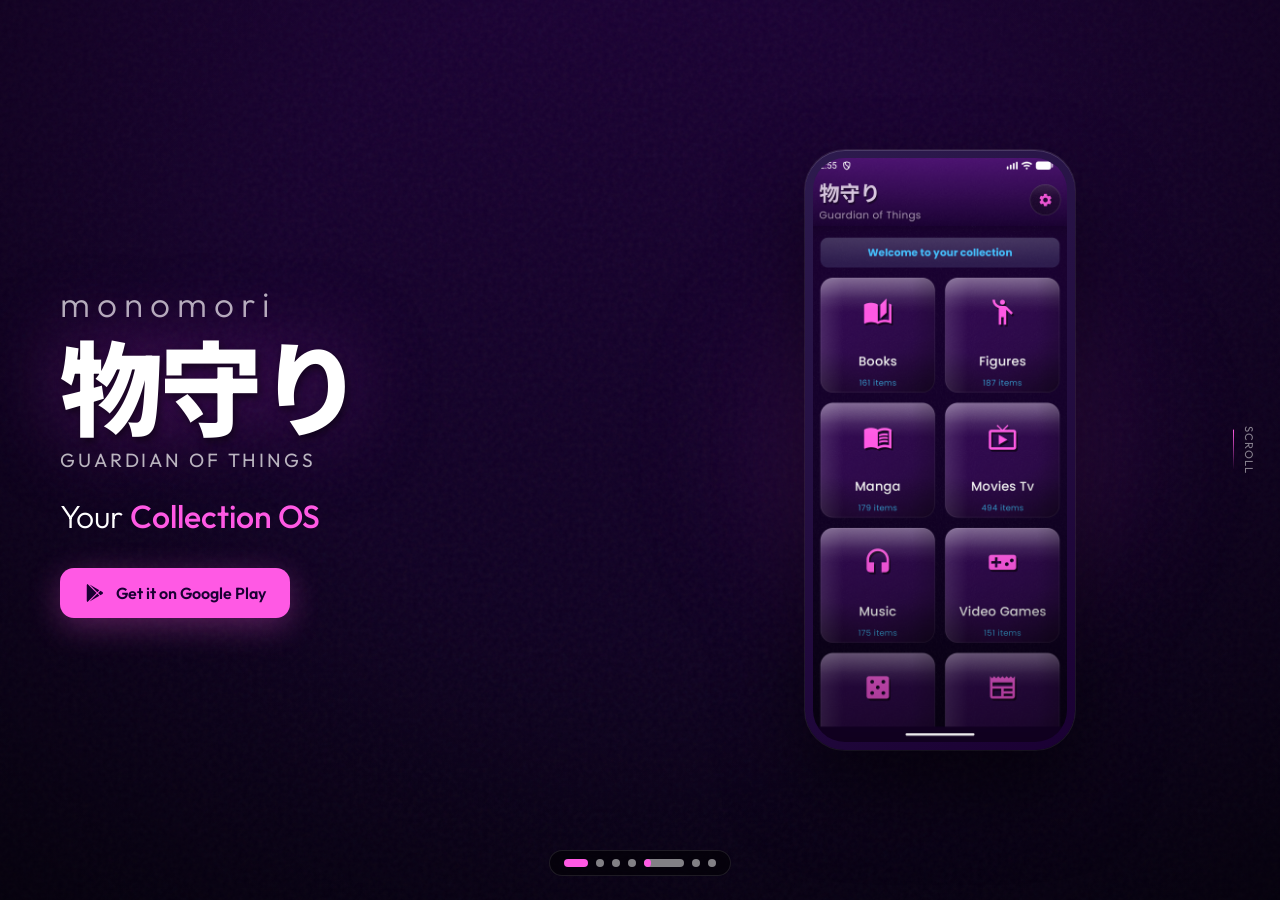
==== commit ab8c6465: "Refactor CSS styles for mobile layout and design" ====
--- a/index.html
+++ b/index.html
@@ -607,18 +607,16 @@
         }
         
         @media (max-width: 768px) {
-            /* Base mobile layout - natural vertical scrolling */
+            /* Base mobile layout - smooth natural scrolling, one continuous page */
             html, body { overflow-x: hidden; overflow-y: auto; height: auto; }
-            .wrapper { height: auto; overflow-x: hidden; overflow-y: auto; scroll-snap-type: none; }
+            .wrapper { height: auto; overflow-x: hidden; overflow-y: auto; }
             .horizontal-scroll { flex-direction: column; width: 100%; height: auto; }
             .panel { 
                 width: 100%; 
                 min-height: auto;
                 height: auto; 
-                padding: 80px 28px;
-                border-bottom: 1px solid rgba(255, 255, 255, 0.06);
-            }
-            .panel:last-child { border-bottom: none; }
+                padding: 60px 24px;
+            }
             .nav-dots, .scroll-hint { display: none; }
             .panel-content { opacity: 1; transform: none; filter: none; max-width: 100%; }
             
@@ -626,28 +624,27 @@
             .panel-hero { 
                 display: flex; 
                 flex-direction: column; 
-                gap: 48px; 
-                text-align: center; 
+                gap: 40px; 
+                text-align: center;
+                padding-top: 20px;
             }
             .hero-text { order: 1; }
             .hero-phone { order: 2; }
-            .en-title { font-size: 1.3rem; letter-spacing: 0.2em; }
-            .jp-title { font-size: clamp(3.5rem, 16vw, 5.5rem); }
-            .subtitle { font-size: 1rem; margin-top: 0.75rem; }
-            .tagline { font-size: 1.4rem; margin-top: 1.5rem; }
+            .en-title { font-size: 1.2rem; letter-spacing: 0.2em; }
+            .jp-title { font-size: clamp(3.2rem, 15vw, 5rem); }
+            .subtitle { font-size: 0.95rem; margin-top: 0.6rem; }
+            .tagline { font-size: 1.3rem; margin-top: 1.2rem; }
             .phone-frame { 
-                height: 65vh;
-                max-height: 500px;
-                width: calc(65vh * 0.45);
-                max-width: calc(500px * 0.45);
-                border-radius: 36px; 
+                height: min(58vh, 440px);
+                width: calc(min(58vh, 440px) * 0.45);
+                border-radius: 32px; 
                 margin: 0 auto;
             }
-            .phone-screen { border-radius: 30px; }
-            .phone-glow { width: 350px; height: 350px; }
+            .phone-screen { border-radius: 28px; }
+            .phone-glow { width: 300px; height: 300px; }
             .hero-cta { 
-                padding: 18px 32px; 
-                font-size: 1.1rem; 
+                padding: 16px 28px; 
+                font-size: 1rem; 
                 display: inline-flex;
             }
             
@@ -655,44 +652,43 @@
             .panel-story .panel-content { 
                 display: flex; 
                 flex-direction: column; 
-                gap: 48px; 
+                gap: 40px; 
                 text-align: center; 
             }
             .story-text { max-width: 100%; }
-            .section-title { font-size: 1.8rem; line-height: 1.25; }
-            .section-subtitle { font-size: 1rem; }
-            .story-description { font-size: 1.05rem; line-height: 1.7; }
+            .section-title { font-size: 1.7rem; line-height: 1.3; }
+            .section-subtitle { font-size: 0.95rem; }
+            .story-description { font-size: 1rem; line-height: 1.7; }
             .story-phones { 
                 display: flex; 
-                flex-direction: column;
-                gap: 32px; 
+                flex-direction: row;
+                gap: 16px; 
+                justify-content: center;
                 align-items: center;
             }
             .phone-medium { 
-                height: 55vh;
-                max-height: 420px;
-                width: calc(55vh * 0.45);
-                max-width: calc(420px * 0.45);
-                border-radius: 32px;
-                padding: 5px;
-            }
-            .phone-medium:nth-child(1) { transform: none; }
-            .phone-medium:nth-child(2) { transform: none; }
-            .phone-medium .phone-screen { border-radius: 28px; }
+                height: min(42vh, 320px);
+                width: calc(min(42vh, 320px) * 0.45);
+                border-radius: 28px;
+                padding: 4px;
+            }
+            .phone-medium:nth-child(1) { transform: rotate(-4deg) translateY(10px); }
+            .phone-medium:nth-child(2) { transform: rotate(4deg) translateY(-10px); }
+            .phone-medium .phone-screen { border-radius: 24px; }
             
             /* Categories section */
             .panel-categories .panel-content { 
                 text-align: center;
             }
-            .categories-grid { gap: 10px; margin-top: 2rem; }
-            .category-pill { padding: 10px 18px; font-size: 0.9rem; }
-            .category-count { margin-top: 2rem; font-size: 1rem; }
+            .categories-grid { gap: 8px; margin-top: 1.5rem; }
+            .category-pill { padding: 8px 14px; font-size: 0.85rem; }
+            .category-count { margin-top: 1.5rem; font-size: 0.9rem; }
             
             /* Customize section */
             .panel-customize .panel-content { 
                 display: flex; 
                 flex-direction: column; 
-                gap: 48px; 
+                gap: 40px; 
                 text-align: center; 
             }
             .customize-text { order: 1; }
@@ -704,33 +700,27 @@
             .customize-features { 
                 text-align: left; 
                 max-width: 100%; 
-                margin: 1.5rem 0 0;
-                gap: 20px;
-            }
-            .customize-feature { gap: 14px; }
-            .feature-content h3 { font-size: 1.05rem; }
-            .feature-content p { font-size: 0.95rem; }
-            .icon-placeholder { width: 52px; height: 52px; }
+                margin: 1rem 0 0;
+            }
             .customize-phones { 
-                flex-direction: column;
-                gap: 32px; 
+                flex-direction: row;
+                gap: 16px; 
+                justify-content: center;
                 align-items: center;
             }
             .phone-small { 
-                height: 55vh;
-                max-height: 420px;
-                width: calc(55vh * 0.45);
-                max-width: calc(420px * 0.45);
-                border-radius: 32px;
-                padding: 5px;
-            }
-            .phone-small:nth-child(1) { transform: none; z-index: 1; }
-            .phone-small:nth-child(2) { transform: none; z-index: 2; }
-            .phone-small .phone-screen { border-radius: 28px; }
+                height: min(42vh, 320px);
+                width: calc(min(42vh, 320px) * 0.45);
+                border-radius: 28px;
+                padding: 4px;
+            }
+            .phone-small:nth-child(1) { transform: rotate(-5deg) translateY(8px); z-index: 1; }
+            .phone-small:nth-child(2) { transform: rotate(4deg) translateY(-8px); z-index: 2; }
+            .phone-small .phone-screen { border-radius: 24px; }
             
             /* Features section - Hide 3D, show mobile carousel */
             .panel-features-section { 
-                padding: 80px 28px;
+                padding: 60px 24px;
             }
             .panel-features {
                 padding: 0;
@@ -739,13 +729,13 @@
             .feature-info { display: none !important; }
             .features-header { 
                 position: relative; 
-                margin-bottom: 40px; 
-                padding: 20px 24px;
-                background: rgba(26, 0, 51, 0.5);
-            }
-            .features-header .section-title { font-size: 1.8rem; margin-bottom: 0.5rem; }
+                margin-bottom: 32px; 
+                padding: 16px 20px;
+                background: rgba(26, 0, 51, 0.4);
+            }
+            .features-header .section-title { font-size: 1.7rem; margin-bottom: 0.4rem; }
             .features-header .section-subtitle { 
-                font-size: 1rem; 
+                font-size: 0.9rem; 
                 white-space: normal; 
             }
             
@@ -763,7 +753,7 @@
                 -webkit-overflow-scrolling: touch;
                 scrollbar-width: none;
                 width: 100%;
-                padding: 20px 0;
+                padding: 16px 0;
             }
             .mobile-carousel-track::-webkit-scrollbar { display: none; }
             .mobile-carousel-slide {
@@ -772,22 +762,20 @@
                 display: flex;
                 flex-direction: column;
                 align-items: center;
-                padding: 0 28px;
+                padding: 0 24px;
             }
             .mobile-feature-phone {
-                height: 55vh;
-                max-height: 420px;
-                width: calc(55vh * 0.45);
-                max-width: calc(420px * 0.45);
+                height: min(50vh, 380px);
+                width: calc(min(50vh, 380px) * 0.45);
                 background: linear-gradient(145deg, #2D1B4E 0%, #1A0033 100%);
-                border-radius: 32px;
-                padding: 5px;
-                box-shadow: 0 20px 60px rgba(0,0,0,0.5), 0 0 0 1px rgba(255,255,255,0.1);
+                border-radius: 28px;
+                padding: 4px;
+                box-shadow: 0 16px 50px rgba(0,0,0,0.5), 0 0 0 1px rgba(255,255,255,0.1);
             }
             .mobile-feature-phone .phone-screen {
                 width: 100%;
                 height: 100%;
-                border-radius: 28px;
+                border-radius: 24px;
                 overflow: hidden;
                 background: var(--gradient-start);
             }
@@ -803,40 +791,40 @@
                 align-items: center;
                 justify-content: center;
                 background: linear-gradient(135deg, var(--primary-container) 0%, var(--gradient-end) 100%);
-                border-radius: 28px;
+                border-radius: 24px;
             }
             .mobile-feature-phone .feature-icon-display svg {
-                width: 90px;
-                height: 90px;
+                width: 80px;
+                height: 80px;
                 color: var(--secondary);
                 opacity: 0.8;
             }
             .mobile-feature-info {
                 text-align: center;
-                margin-top: 32px;
-                padding: 20px 24px;
-                background: rgba(26, 0, 51, 0.5);
+                margin-top: 24px;
+                padding: 16px 20px;
+                background: rgba(26, 0, 51, 0.4);
                 backdrop-filter: blur(10px);
                 -webkit-backdrop-filter: blur(10px);
-                border-radius: 18px;
+                border-radius: 16px;
                 border: 1px solid rgba(255, 255, 255, 0.08);
-                max-width: 340px;
+                max-width: 320px;
             }
             .mobile-feature-info h3 {
-                font-size: 1.25rem;
+                font-size: 1.15rem;
                 font-weight: 600;
-                margin-bottom: 10px;
+                margin-bottom: 8px;
                 color: var(--text-primary);
             }
             .mobile-feature-info p {
-                font-size: 1rem;
+                font-size: 0.9rem;
                 color: var(--text-secondary);
                 line-height: 1.5;
             }
             .mobile-carousel-dots {
                 display: flex;
                 gap: 10px;
-                margin-top: 28px;
+                margin-top: 24px;
             }
             .mobile-carousel-dot {
                 width: 10px;
@@ -857,78 +845,75 @@
             .panel-design .panel-content { 
                 display: flex; 
                 flex-direction: column; 
-                gap: 48px; 
+                gap: 40px; 
                 text-align: center; 
             }
             .theme-showcase { 
                 order: 1;
                 display: flex; 
-                flex-direction: column;
-                gap: 40px; 
+                flex-direction: row;
+                gap: 10px; 
+                justify-content: center;
                 align-items: center;
                 padding: 0;
+                margin-bottom: 24px;
             }
             .design-text { order: 2; }
             .design-features { 
                 text-align: left; 
                 max-width: 100%; 
-                margin: 1.5rem 0 0;
-                gap: 14px;
-            }
-            .design-feature p { font-size: 0.95rem; }
+                margin: 1rem 0 0;
+            }
+            .design-feature p { font-size: 0.9rem; }
             .theme-phone { 
-                height: 50vh;
-                max-height: 380px;
-                width: calc(50vh * 0.45);
-                max-width: calc(380px * 0.45);
-                border-radius: 28px;
-                padding: 4px;
-            }
-            .theme-phone:nth-child(1),
-            .theme-phone:nth-child(2),
-            .theme-phone:nth-child(3) { transform: none; }
-            .theme-phone .phone-screen { border-radius: 24px; }
-            .theme-label { 
-                position: relative;
-                bottom: auto;
-                left: auto;
-                transform: none;
-                margin-top: 12px;
-                font-size: 0.9rem; 
-            }
+                height: min(34vh, 260px);
+                width: calc(min(34vh, 260px) * 0.45);
+                border-radius: 22px;
+                padding: 3px;
+            }
+            .theme-phone:nth-child(1) { transform: rotate(-4deg); }
+            .theme-phone:nth-child(2) { transform: scale(1.08); z-index: 2; }
+            .theme-phone:nth-child(3) { transform: rotate(4deg); }
+            .theme-phone .phone-screen { border-radius: 19px; }
+            .theme-label { bottom: -26px; font-size: 0.7rem; }
             
             /* CTA section */
+            .panel-cta { padding-top: 80px; padding-bottom: 100px; }
             .panel-cta .panel-content { padding: 0; }
-            .cta-title { font-size: clamp(2rem, 9vw, 2.8rem); }
-            .cta-subtitle { font-size: 1.05rem; }
+            .cta-title { font-size: clamp(1.9rem, 8vw, 2.6rem); }
+            .cta-subtitle { font-size: 1rem; }
             .play-badge-placeholder { 
-                padding: 16px 32px; 
+                padding: 14px 28px; 
                 display: inline-flex;
             }
-            .cta-footer { font-size: 0.9rem; margin-top: 3rem; }
+            .cta-footer { font-size: 0.85rem; margin-top: 2.5rem; }
         }
         
         /* Extra small screens */
         @media (max-width: 400px) {
-            .panel { padding: 60px 20px; }
-            .en-title { font-size: 1.1rem; }
-            .jp-title { font-size: 3rem; }
-            .section-title { font-size: 1.6rem; }
-            .phone-frame,
+            .panel { padding: 50px 18px; }
+            .en-title { font-size: 1rem; }
+            .jp-title { font-size: 2.8rem; }
+            .section-title { font-size: 1.5rem; }
+            .phone-frame { 
+                height: min(52vh, 400px);
+                width: calc(min(52vh, 400px) * 0.45);
+            }
             .phone-medium,
-            .phone-small,
+            .phone-small { 
+                height: min(36vh, 280px);
+                width: calc(min(36vh, 280px) * 0.45);
+            }
             .mobile-feature-phone { 
-                height: 50vh;
-                max-height: 380px;
-                width: calc(50vh * 0.45);
-                max-width: calc(380px * 0.45);
+                height: min(45vh, 340px);
+                width: calc(min(45vh, 340px) * 0.45);
             }
             .theme-phone {
-                height: 45vh;
-                max-height: 340px;
-                width: calc(45vh * 0.45);
-                max-width: calc(340px * 0.45);
-            }
+                height: min(28vh, 220px);
+                width: calc(min(28vh, 220px) * 0.45);
+            }
+            .story-phones, .customize-phones { gap: 10px; }
+            .theme-showcase { gap: 6px; }
         }
     </style>
 </head>
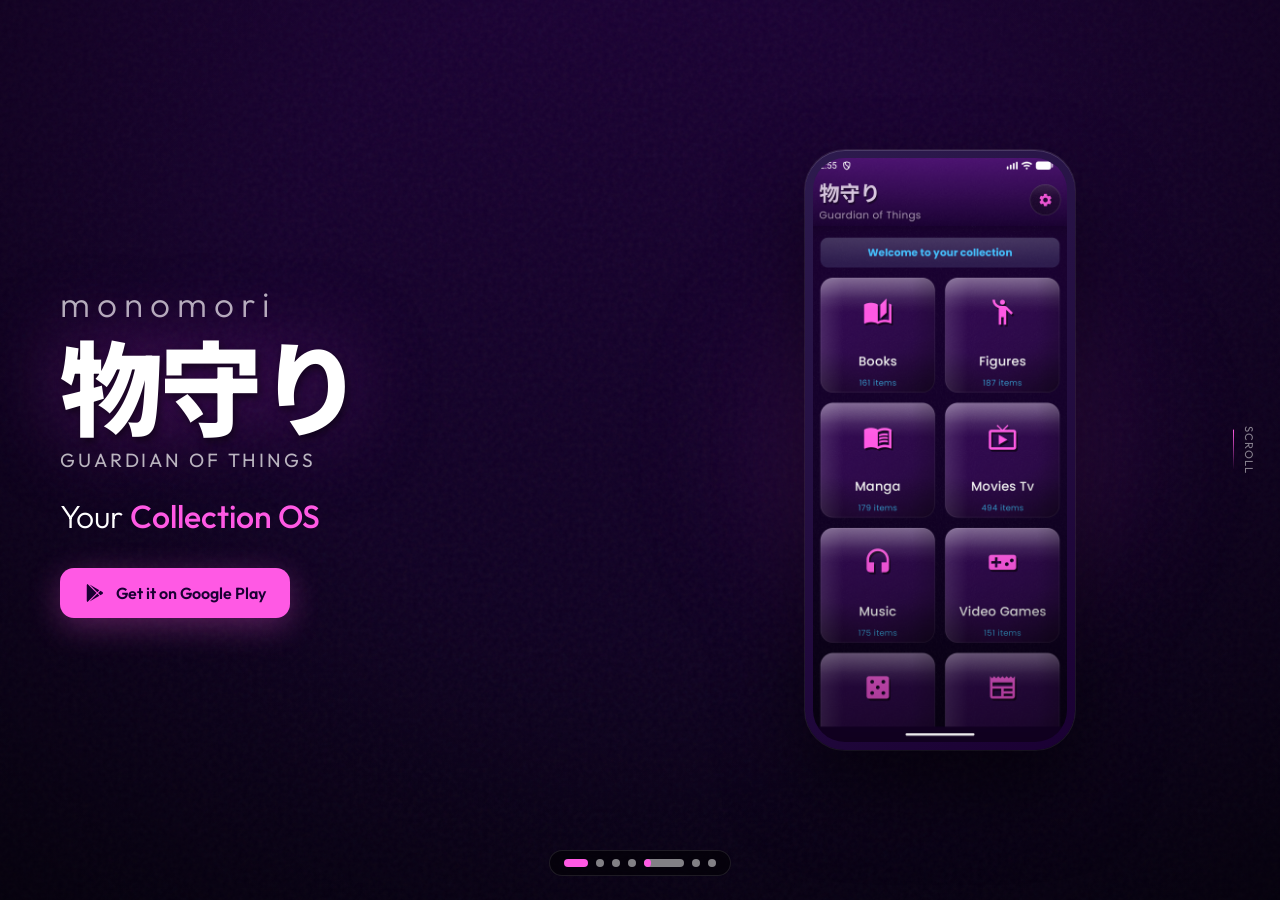
==== commit f9bff6b3: "Refactor background styles and layout adjustments Updated background styles and adjusted layout prop" ====
--- a/index.html
+++ b/index.html
@@ -41,7 +41,8 @@
         html { overflow: hidden; height: 100%; }
         body { 
             font-family: 'Outfit', sans-serif; 
-            background: var(--gradient-start); 
+            background: linear-gradient(180deg, var(--gradient-start) 0%, var(--gradient-end) 100%);
+            background-attachment: fixed;
             color: var(--text-primary);
             height: 100%;
             overflow: hidden;
@@ -73,7 +74,7 @@
             align-items: center; 
             justify-content: center;
             padding: 40px 60px;
-            background: linear-gradient(180deg, var(--gradient-start) 0%, var(--gradient-end) 100%);
+            background: transparent;
             position: relative;
             overflow: hidden;
             scroll-snap-align: start;
@@ -607,8 +608,14 @@
         }
         
         @media (max-width: 768px) {
-            /* Base mobile layout - smooth natural scrolling, one continuous page */
-            html, body { overflow-x: hidden; overflow-y: auto; height: auto; }
+            /* Base mobile layout - smooth natural scrolling, one continuous background */
+            html, body { 
+                overflow-x: hidden; 
+                overflow-y: auto; 
+                height: auto;
+                background: linear-gradient(180deg, var(--gradient-start) 0%, var(--gradient-end) 100%);
+                background-attachment: fixed;
+            }
             .wrapper { height: auto; overflow-x: hidden; overflow-y: auto; }
             .horizontal-scroll { flex-direction: column; width: 100%; height: auto; }
             .panel { 
@@ -616,6 +623,7 @@
                 min-height: auto;
                 height: auto; 
                 padding: 60px 24px;
+                background: transparent;
             }
             .nav-dots, .scroll-hint { display: none; }
             .panel-content { opacity: 1; transform: none; filter: none; max-width: 100%; }
@@ -624,7 +632,7 @@
             .panel-hero { 
                 display: flex; 
                 flex-direction: column; 
-                gap: 40px; 
+                gap: 48px; 
                 text-align: center;
                 padding-top: 20px;
             }
@@ -635,12 +643,12 @@
             .subtitle { font-size: 0.95rem; margin-top: 0.6rem; }
             .tagline { font-size: 1.3rem; margin-top: 1.2rem; }
             .phone-frame { 
-                height: min(58vh, 440px);
-                width: calc(min(58vh, 440px) * 0.45);
-                border-radius: 32px; 
+                height: min(50vh, 380px);
+                width: calc(min(50vh, 380px) * 0.45);
+                border-radius: 28px; 
                 margin: 0 auto;
             }
-            .phone-screen { border-radius: 28px; }
+            .phone-screen { border-radius: 24px; }
             .phone-glow { width: 300px; height: 300px; }
             .hero-cta { 
                 padding: 16px 28px; 
@@ -652,7 +660,7 @@
             .panel-story .panel-content { 
                 display: flex; 
                 flex-direction: column; 
-                gap: 40px; 
+                gap: 56px; 
                 text-align: center; 
             }
             .story-text { max-width: 100%; }
@@ -667,8 +675,8 @@
                 align-items: center;
             }
             .phone-medium { 
-                height: min(42vh, 320px);
-                width: calc(min(42vh, 320px) * 0.45);
+                height: min(50vh, 380px);
+                width: calc(min(50vh, 380px) * 0.45);
                 border-radius: 28px;
                 padding: 4px;
             }
@@ -688,7 +696,7 @@
             .panel-customize .panel-content { 
                 display: flex; 
                 flex-direction: column; 
-                gap: 40px; 
+                gap: 56px; 
                 text-align: center; 
             }
             .customize-text { order: 1; }
@@ -709,8 +717,8 @@
                 align-items: center;
             }
             .phone-small { 
-                height: min(42vh, 320px);
-                width: calc(min(42vh, 320px) * 0.45);
+                height: min(50vh, 380px);
+                width: calc(min(50vh, 380px) * 0.45);
                 border-radius: 28px;
                 padding: 4px;
             }
@@ -845,18 +853,18 @@
             .panel-design .panel-content { 
                 display: flex; 
                 flex-direction: column; 
-                gap: 40px; 
+                gap: 56px; 
                 text-align: center; 
             }
             .theme-showcase { 
                 order: 1;
                 display: flex; 
                 flex-direction: row;
-                gap: 10px; 
+                gap: 12px; 
                 justify-content: center;
-                align-items: center;
+                align-items: flex-end;
                 padding: 0;
-                margin-bottom: 24px;
+                margin-bottom: 0;
             }
             .design-text { order: 2; }
             .design-features { 
@@ -866,16 +874,16 @@
             }
             .design-feature p { font-size: 0.9rem; }
             .theme-phone { 
-                height: min(34vh, 260px);
-                width: calc(min(34vh, 260px) * 0.45);
-                border-radius: 22px;
-                padding: 3px;
+                height: min(42vh, 320px);
+                width: calc(min(42vh, 320px) * 0.45);
+                border-radius: 24px;
+                padding: 4px;
             }
             .theme-phone:nth-child(1) { transform: rotate(-4deg); }
             .theme-phone:nth-child(2) { transform: scale(1.08); z-index: 2; }
             .theme-phone:nth-child(3) { transform: rotate(4deg); }
-            .theme-phone .phone-screen { border-radius: 19px; }
-            .theme-label { bottom: -26px; font-size: 0.7rem; }
+            .theme-phone .phone-screen { border-radius: 20px; }
+            .theme-label { bottom: -28px; font-size: 0.7rem; }
             
             /* CTA section */
             .panel-cta { padding-top: 80px; padding-bottom: 100px; }
@@ -895,25 +903,19 @@
             .en-title { font-size: 1rem; }
             .jp-title { font-size: 2.8rem; }
             .section-title { font-size: 1.5rem; }
-            .phone-frame { 
-                height: min(52vh, 400px);
-                width: calc(min(52vh, 400px) * 0.45);
-            }
+            .phone-frame,
             .phone-medium,
-            .phone-small { 
-                height: min(36vh, 280px);
-                width: calc(min(36vh, 280px) * 0.45);
-            }
+            .phone-small,
             .mobile-feature-phone { 
                 height: min(45vh, 340px);
                 width: calc(min(45vh, 340px) * 0.45);
             }
             .theme-phone {
-                height: min(28vh, 220px);
-                width: calc(min(28vh, 220px) * 0.45);
+                height: min(36vh, 280px);
+                width: calc(min(36vh, 280px) * 0.45);
             }
             .story-phones, .customize-phones { gap: 10px; }
-            .theme-showcase { gap: 6px; }
+            .theme-showcase { gap: 8px; }
         }
     </style>
 </head>
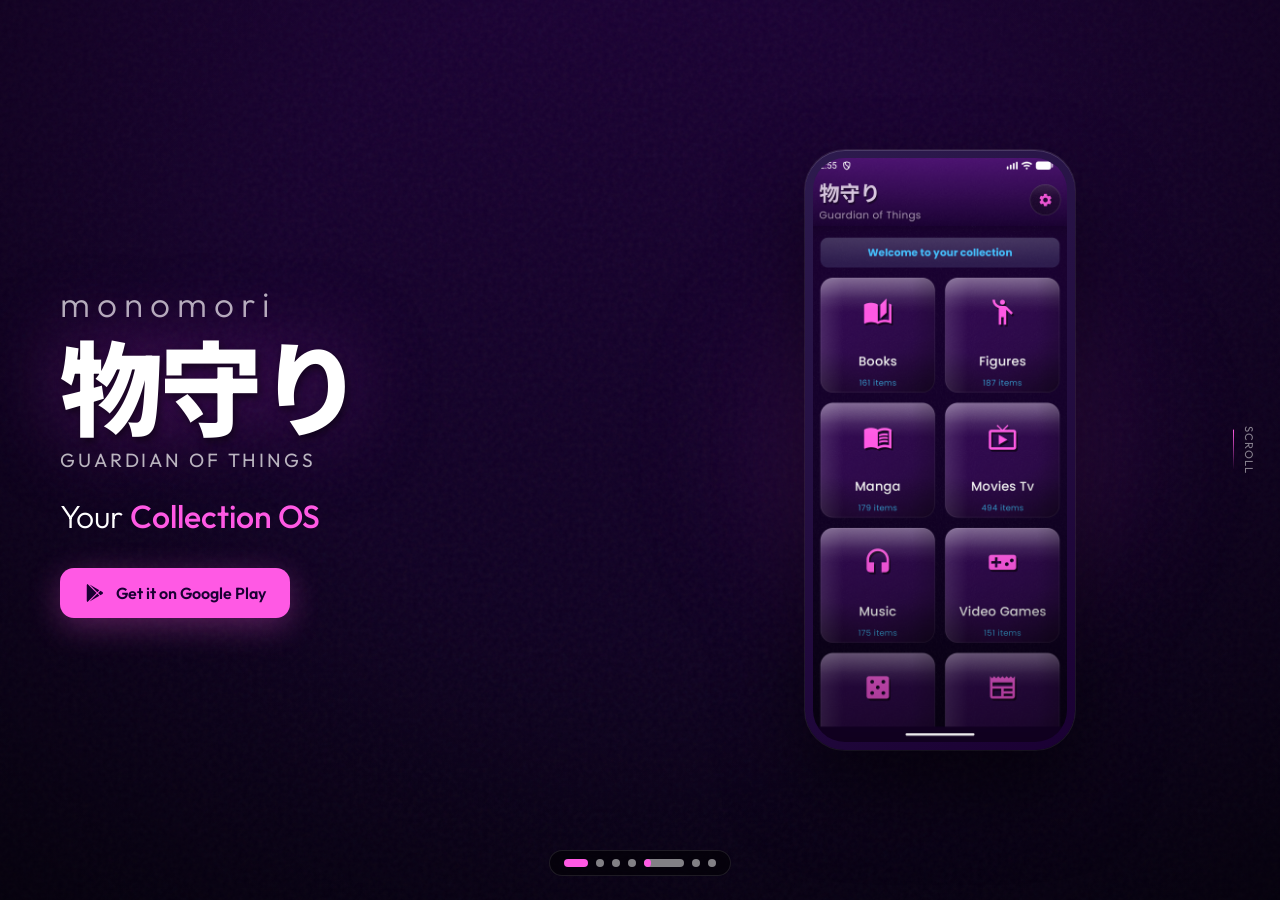
==== commit 861440e8: "Increase gap in customize section and fix HTML closing tag" ====
--- a/index.html
+++ b/index.html
@@ -609,21 +609,38 @@
         
         @media (max-width: 768px) {
             /* Base mobile layout - smooth natural scrolling, one continuous background */
-            html, body { 
+            html { 
                 overflow-x: hidden; 
                 overflow-y: auto; 
                 height: auto;
+            }
+            body { 
+                overflow-x: hidden; 
+                overflow-y: auto; 
+                height: auto;
+                background: var(--gradient-start);
+                min-height: 100vh;
+            }
+            /* Fixed gradient overlay that stays in place */
+            body::before {
+                content: '';
+                position: fixed;
+                top: 0;
+                left: 0;
+                right: 0;
+                bottom: 0;
                 background: linear-gradient(180deg, var(--gradient-start) 0%, var(--gradient-end) 100%);
-                background-attachment: fixed;
-            }
-            .wrapper { height: auto; overflow-x: hidden; overflow-y: auto; }
+                z-index: -1;
+                pointer-events: none;
+            }
+            .wrapper { height: auto; overflow-x: hidden; overflow-y: visible; }
             .horizontal-scroll { flex-direction: column; width: 100%; height: auto; }
             .panel { 
                 width: 100%; 
                 min-height: auto;
                 height: auto; 
                 padding: 60px 24px;
-                background: transparent;
+                background: transparent !important;
             }
             .nav-dots, .scroll-hint { display: none; }
             .panel-content { opacity: 1; transform: none; filter: none; max-width: 100%; }
@@ -696,7 +713,7 @@
             .panel-customize .panel-content { 
                 display: flex; 
                 flex-direction: column; 
-                gap: 56px; 
+                gap: 80px; 
                 text-align: center; 
             }
             .customize-text { order: 1; }
@@ -722,8 +739,8 @@
                 border-radius: 28px;
                 padding: 4px;
             }
-            .phone-small:nth-child(1) { transform: rotate(-5deg) translateY(8px); z-index: 1; }
-            .phone-small:nth-child(2) { transform: rotate(4deg) translateY(-8px); z-index: 2; }
+            .phone-small:nth-child(1) { transform: rotate(-5deg); z-index: 1; }
+            .phone-small:nth-child(2) { transform: rotate(4deg); z-index: 2; }
             .phone-small .phone-screen { border-radius: 24px; }
             
             /* Features section - Hide 3D, show mobile carousel */
@@ -853,7 +870,7 @@
             .panel-design .panel-content { 
                 display: flex; 
                 flex-direction: column; 
-                gap: 56px; 
+                gap: 48px; 
                 text-align: center; 
             }
             .theme-showcase { 
@@ -864,7 +881,7 @@
                 justify-content: center;
                 align-items: flex-end;
                 padding: 0;
-                margin-bottom: 0;
+                padding-bottom: 40px; /* Space for labels */
             }
             .design-text { order: 2; }
             .design-features { 
@@ -878,12 +895,13 @@
                 width: calc(min(42vh, 320px) * 0.45);
                 border-radius: 24px;
                 padding: 4px;
+                position: relative;
             }
             .theme-phone:nth-child(1) { transform: rotate(-4deg); }
             .theme-phone:nth-child(2) { transform: scale(1.08); z-index: 2; }
             .theme-phone:nth-child(3) { transform: rotate(4deg); }
             .theme-phone .phone-screen { border-radius: 20px; }
-            .theme-label { bottom: -28px; font-size: 0.7rem; }
+            .theme-label { bottom: -32px; font-size: 0.7rem; }
             
             /* CTA section */
             .panel-cta { padding-top: 80px; padding-bottom: 100px; }
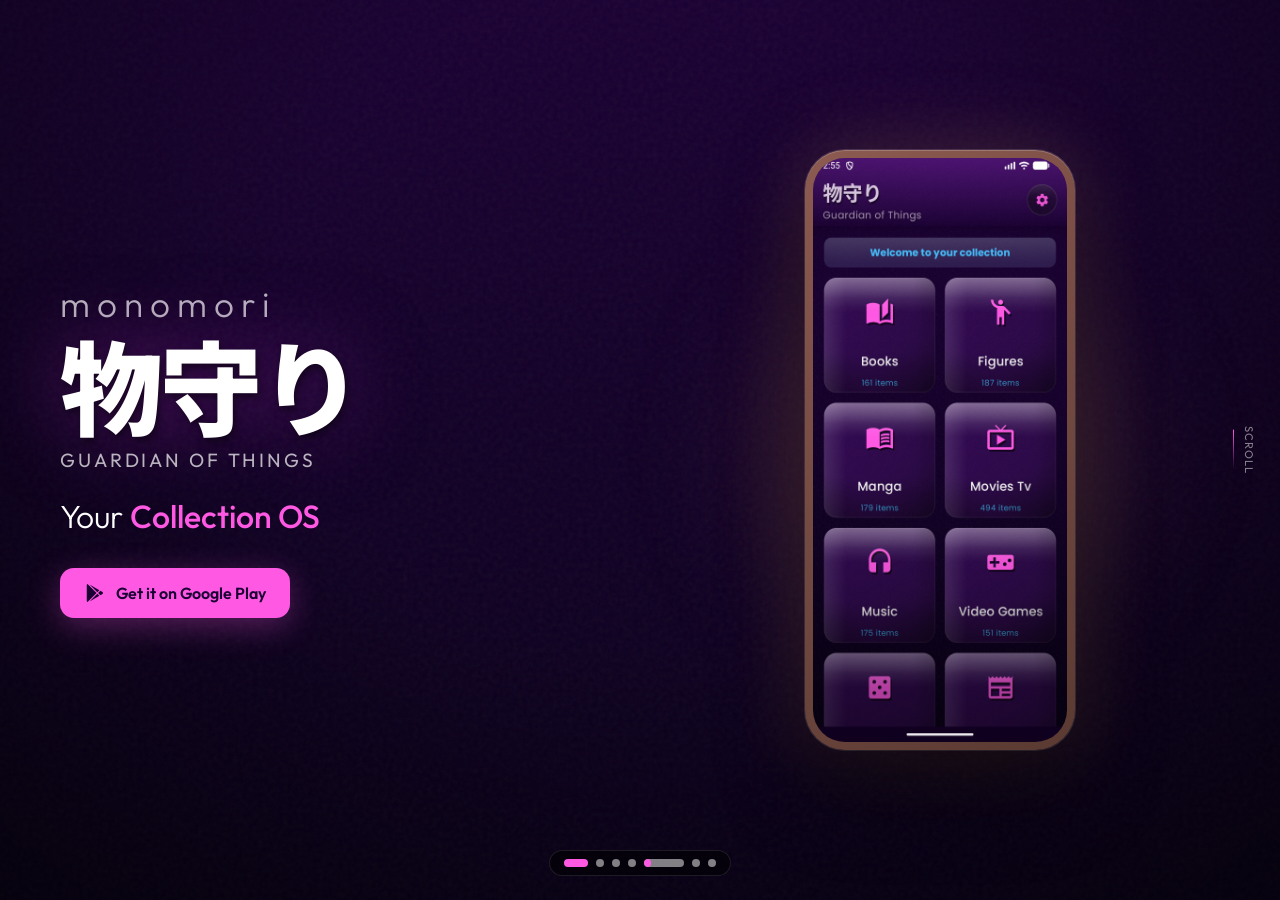
==== commit a703147b: "Refactor phone styles and image properties Updated background gradients and box shadows for various " ====
--- a/index.html
+++ b/index.html
@@ -173,9 +173,9 @@
         .phone-frame { 
             height: min(80vh, 600px);
             width: calc(min(80vh, 600px) * 0.45); /* 9:20 ratio */
-            background: linear-gradient(145deg, #2D1B4E 0%, #1A0033 100%); 
+            background: linear-gradient(145deg, #8C5A50 0%, #5A3A32 100%); 
             border-radius: 40px; padding: 8px; 
-            box-shadow: 0 40px 80px rgba(0,0,0,0.5), 0 0 0 1px rgba(255,255,255,0.1), inset 0 1px 0 rgba(255,255,255,0.15); 
+            box-shadow: 0 40px 80px rgba(0,0,0,0.5), 0 0 0 1px rgba(255,255,255,0.15), inset 0 1px 0 rgba(255,255,255,0.2), 0 0 80px rgba(140, 90, 80, 0.4); 
             position: relative; z-index: 2; 
         }
         .phone-screen { 
@@ -187,7 +187,7 @@
         .phone-screen img {
             width: 100%;
             height: 100%;
-            object-fit: cover;
+            object-fit: fill;
             border-radius: 0;
             /* Cross-browser image quality */
             image-rendering: auto;
@@ -203,7 +203,7 @@
         }
         .screenshot-placeholder .label { font-weight: 600; color: var(--secondary); margin-bottom: 0.4rem; font-size: 0.7rem; }
         .screenshot-placeholder .filename { font-family: monospace; font-size: 0.65rem; color: var(--text-tertiary); margin-top: 0.5rem; opacity: 0.7; }
-        .phone-glow { position: absolute; width: 450px; height: 450px; background: radial-gradient(circle, rgba(156, 39, 176, 0.4) 0%, transparent 70%); z-index: 1; filter: blur(60px); }
+        .phone-glow { position: absolute; width: 450px; height: 450px; background: radial-gradient(circle, rgba(140, 90, 80, 0.5) 0%, transparent 70%); z-index: 1; filter: blur(60px); }
         
         /* HERO */
         .panel-hero { display: grid; grid-template-columns: 1fr 1fr; gap: 40px; align-items: center; height: auto; }
@@ -216,15 +216,22 @@
         .panel-story .panel-content { display: grid; grid-template-columns: 1fr 1fr; gap: 60px; align-items: center; height: auto; max-width: 1300px; margin: 0 auto; }
         .story-text { max-width: 500px; }
         .story-description { font-size: 1.05rem; color: var(--text-secondary); line-height: 1.7; margin-top: 1.5rem; }
-        .story-phones { display: flex; gap: 30px; justify-content: center; align-items: center; }
+        .story-phones { 
+            display: flex; 
+            gap: 30px; 
+            justify-content: center; 
+            align-items: center; 
+        }
         .phone-medium { 
             height: min(75vh, 580px);
             width: calc(min(75vh, 580px) * 0.45);
-            background: linear-gradient(145deg, #2D1B4E 0%, #1A0033 100%); 
+            background: linear-gradient(145deg, #8C5A50 0%, #5A3A32 100%); 
             border-radius: 36px; padding: 6px; 
-            box-shadow: 0 24px 48px rgba(0,0,0,0.5), 0 0 0 1px rgba(255,255,255,0.1);
+            box-shadow: 0 24px 48px rgba(0,0,0,0.5), 0 0 0 1px rgba(255,255,255,0.15), 0 0 80px rgba(140, 90, 80, 0.4);
             will-change: transform;
             backface-visibility: hidden;
+            position: relative;
+            z-index: 1;
         }
         .phone-medium:nth-child(1) { transform: rotate(-4deg) translateY(20px); }
         .phone-medium:nth-child(2) { transform: rotate(3deg) translateY(-10px); z-index: 2; }
@@ -251,15 +258,22 @@
         .feature-content h3 { font-size: 1rem; font-weight: 600; margin-bottom: 0.3rem; }
         .feature-content p { color: var(--text-secondary); line-height: 1.5; font-size: 0.85rem; }
         .customize-visual { display: flex; justify-content: flex-end; padding-right: 40px; }
-        .customize-phones { display: flex; position: relative; gap: 30px; margin-top: -40px; }
+        .customize-phones { 
+            display: flex; 
+            position: relative; 
+            gap: 30px; 
+            margin-top: -40px; 
+        }
         .phone-small { 
             height: min(70vh, 540px);
             width: calc(min(70vh, 540px) * 0.45);
-            background: linear-gradient(145deg, #2D1B4E 0%, #1A0033 100%); 
+            background: linear-gradient(145deg, #8C5A50 0%, #5A3A32 100%); 
             border-radius: 34px; padding: 6px; 
-            box-shadow: 0 24px 48px rgba(0,0,0,0.5), 0 0 0 1px rgba(255,255,255,0.1);
+            box-shadow: 0 24px 48px rgba(0,0,0,0.5), 0 0 0 1px rgba(255,255,255,0.15), 0 0 80px rgba(140, 90, 80, 0.4);
             will-change: transform;
             backface-visibility: hidden;
+            position: relative;
+            z-index: 1;
         }
         .phone-small:nth-child(1) { transform: rotate(-6deg) translateX(20px); z-index: 1; }
         .phone-small:nth-child(2) { transform: rotate(4deg) translateX(-20px); z-index: 2; }
@@ -351,10 +365,10 @@
             position: absolute;
             width: 100%;
             height: 100%;
-            background: linear-gradient(145deg, #2D1B4E 0%, #1A0033 100%);
+            background: linear-gradient(145deg, #8C5A50 0%, #5A3A32 100%);
             border-radius: 36px;
             padding: 6px;
-            box-shadow: 0 25px 80px rgba(0,0,0,0.7), 0 0 0 1px rgba(255,255,255,0.1);
+            box-shadow: 0 25px 80px rgba(0,0,0,0.7), 0 0 0 1px rgba(255,255,255,0.15);
             backface-visibility: hidden;
         }
         
@@ -369,7 +383,7 @@
         .carousel-phone-front .phone-screen img {
             width: 100%;
             height: 100%;
-            object-fit: cover;
+            object-fit: fill;
             display: block;
             /* Cross-browser image quality */
             image-rendering: auto;
@@ -526,17 +540,24 @@
         
         /* DESIGN */
         .panel-design .panel-content { display: grid; grid-template-columns: 1.2fr 1fr; gap: 80px; align-items: center; height: auto; max-width: 1300px; margin: 0 auto; }
-        .theme-showcase { display: flex; gap: 28px; justify-content: flex-end; align-items: center; padding-right: 20px; }
+        .theme-showcase { 
+            display: flex; 
+            gap: 28px; 
+            justify-content: flex-end; 
+            align-items: center; 
+            padding-right: 20px; 
+        }
         .theme-phone { 
             height: min(58vh, 460px);
             width: calc(min(58vh, 460px) * 0.45);
-            background: linear-gradient(145deg, #2D1B4E 0%, #1A0033 100%); 
+            background: linear-gradient(145deg, #8C5A50 0%, #5A3A32 100%); 
             border-radius: 30px; padding: 5px; 
-            box-shadow: 0 20px 50px rgba(0,0,0,0.5), 0 0 0 1px rgba(255,255,255,0.1);
+            box-shadow: 0 20px 50px rgba(0,0,0,0.5), 0 0 0 1px rgba(255,255,255,0.15), 0 0 80px rgba(140, 90, 80, 0.4);
             transition: transform 0.3s ease;
             position: relative;
             will-change: transform;
             backface-visibility: hidden;
+            z-index: 1;
         }
         .theme-phone:hover { transform: scale(1.03); }
         .theme-phone:nth-child(1) { transform: rotate(-4deg); }
@@ -607,6 +628,31 @@
             .carousel-item:nth-child(6) { transform: rotateY(300deg) translateZ(380px); }
         }
         
+        /* Short screens - tighten spacing */
+        @media (max-height: 800px) {
+            .panel { padding: 24px 50px; }
+            .panel-hero { gap: 30px; }
+            .panel-story .panel-content { gap: 40px; }
+            .panel-customize .panel-content { gap: 40px; }
+            .panel-design .panel-content { gap: 40px; }
+            .customize-features { gap: 14px; margin-top: 1rem; }
+            .design-features { gap: 10px; margin-top: 1rem; }
+            .story-description { margin-top: 1rem; }
+        }
+        
+        @media (max-height: 700px) {
+            .panel { padding: 16px 40px; }
+            .panel-hero { gap: 20px; }
+            .panel-story .panel-content { gap: 28px; }
+            .panel-customize .panel-content { gap: 28px; }
+            .panel-design .panel-content { gap: 28px; }
+            .customize-features { gap: 10px; margin-top: 0.75rem; }
+            .design-features { gap: 8px; margin-top: 0.75rem; }
+            .story-description { margin-top: 0.75rem; }
+            .tagline { margin-top: 1rem; }
+            .hero-cta { margin-top: 1.5rem; }
+        }
+        
         @media (max-width: 768px) {
             /* Base mobile layout - smooth natural scrolling, one continuous background */
             html { 
@@ -732,6 +778,7 @@
                 gap: 16px; 
                 justify-content: center;
                 align-items: center;
+                margin-top: 0;
             }
             .phone-small { 
                 height: min(50vh, 380px);
@@ -792,10 +839,10 @@
             .mobile-feature-phone {
                 height: min(50vh, 380px);
                 width: calc(min(50vh, 380px) * 0.45);
-                background: linear-gradient(145deg, #2D1B4E 0%, #1A0033 100%);
+                background: linear-gradient(145deg, #8C5A50 0%, #5A3A32 100%);
                 border-radius: 28px;
                 padding: 4px;
-                box-shadow: 0 16px 50px rgba(0,0,0,0.5), 0 0 0 1px rgba(255,255,255,0.1);
+                box-shadow: 0 16px 50px rgba(0,0,0,0.5), 0 0 0 1px rgba(255,255,255,0.15);
             }
             .mobile-feature-phone .phone-screen {
                 width: 100%;
@@ -807,7 +854,7 @@
             .mobile-feature-phone .phone-screen img {
                 width: 100%;
                 height: 100%;
-                object-fit: cover;
+                object-fit: fill;
             }
             .mobile-feature-phone .feature-icon-display {
                 width: 100%;
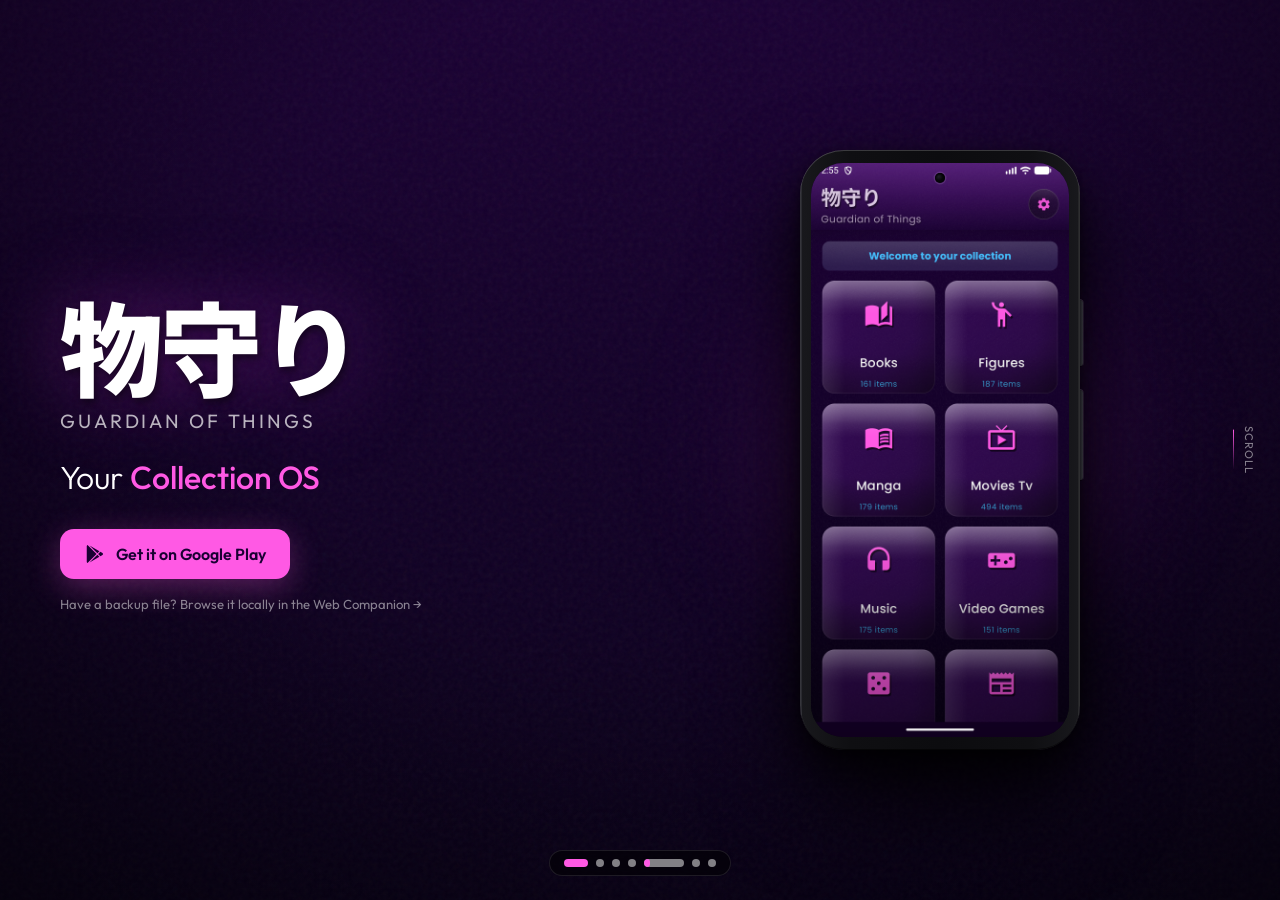
==== commit 9b7fa040: "Add Web Companion tool and surface it on the site Adds the full Web Companion at /companion/ — load " ====
--- a/index.html
+++ b/index.html
@@ -3,7 +3,6 @@
 <head>
     <meta charset="UTF-8">
     <meta name="viewport" content="width=device-width, initial-scale=1.0">
-    <meta http-equiv="X-UA-Compatible" content="IE=edge">
     <title>Monomori – Your Collection OS</title>
     <meta name="description" content="Monomori (物守り) – Guardian of Things. A comprehensive collection management app for serious collectors.">
     <link rel="preconnect" href="https://fonts.googleapis.com">
@@ -30,19 +29,10 @@
             --accent-gold: #ffe4b5;
         }
         * { margin: 0; padding: 0; box-sizing: border-box; }
-        
-        /* Global image quality fix */
-        img {
-            image-rendering: -webkit-optimize-contrast;
-            image-rendering: optimizeQuality;
-            -ms-interpolation-mode: bicubic;
-        }
-        
         html { overflow: hidden; height: 100%; }
         body { 
             font-family: 'Outfit', sans-serif; 
-            background: linear-gradient(180deg, var(--gradient-start) 0%, var(--gradient-end) 100%);
-            background-attachment: fixed;
+            background: var(--gradient-start); 
             color: var(--text-primary);
             height: 100%;
             overflow: hidden;
@@ -74,7 +64,7 @@
             align-items: center; 
             justify-content: center;
             padding: 40px 60px;
-            background: transparent;
+            background: linear-gradient(180deg, var(--gradient-start) 0%, var(--gradient-end) 100%);
             position: relative;
             overflow: hidden;
             scroll-snap-align: start;
@@ -113,10 +103,10 @@
             transition: opacity 0.5s ease-out, transform 0.5s ease-out, filter 0.5s ease-out;
         }
         
-        .panel.in-view .panel-content { 
-            opacity: 1; 
+        .panel.in-view .panel-content {
+            opacity: 1;
             transform: translateX(0);
-            filter: blur(0);
+            filter: none;
         }
         
         .panel.passed .panel-content {
@@ -156,54 +146,131 @@
             box-shadow: 0 6px 20px rgba(255, 89, 228, 0.25);
         }
         
-        .jp-title { font-family: 'Noto Sans JP', sans-serif; font-weight: 900; font-size: clamp(3.5rem, 8vw, 8rem); letter-spacing: -0.02em; text-shadow: 2px 4px 8px rgba(0,0,0,0.5), 0 0 80px rgba(156, 39, 176, 0.5); line-height: 1.1; margin-top: 0.1rem; }
-        .en-title { 
-            font-size: clamp(1.4rem, 3vw, 2.2rem); 
-            font-weight: 300; 
-            letter-spacing: 0.2em; 
-            color: var(--text-secondary);
-        }
+        .jp-title { font-family: 'Noto Sans JP', sans-serif; font-weight: 900; font-size: clamp(3.5rem, 8vw, 8rem); letter-spacing: -0.02em; text-shadow: 2px 4px 8px rgba(0,0,0,0.5), 0 0 80px rgba(156, 39, 176, 0.5); line-height: 1.1; }
         .subtitle { font-size: clamp(0.9rem, 1.5vw, 1.3rem); font-weight: 400; color: var(--text-secondary); letter-spacing: 0.15em; text-transform: uppercase; margin-top: 0.5rem; }
         .tagline { font-size: clamp(1.3rem, 2.5vw, 2.2rem); font-weight: 300; margin-top: 1.5rem; }
         .tagline span { color: var(--secondary); font-weight: 500; }
         .section-title { font-size: clamp(1.8rem, 4vw, 3rem); font-weight: 700; margin-bottom: 0.75rem; letter-spacing: -0.02em; line-height: 1.2; }
         .section-subtitle { font-size: clamp(0.9rem, 1.3vw, 1.1rem); color: var(--text-secondary); max-width: 450px; line-height: 1.6; }
         
-        /* PHONE FRAMES & SCREENSHOTS - 9:20 aspect ratio (1080x2400) */
-        .phone-frame { 
-            height: min(80vh, 600px);
-            width: calc(min(80vh, 600px) * 0.45); /* 9:20 ratio */
-            background: linear-gradient(145deg, #8C5A50 0%, #5A3A32 100%); 
-            border-radius: 40px; padding: 8px; 
-            box-shadow: 0 40px 80px rgba(0,0,0,0.5), 0 0 0 1px rgba(255,255,255,0.15), inset 0 1px 0 rgba(255,255,255,0.2), 0 0 80px rgba(140, 90, 80, 0.4); 
-            position: relative; z-index: 2; 
-        }
-        .phone-screen { 
-            width: 100%; height: 100%; 
-            background: var(--gradient-start); 
-            border-radius: 32px; 
-            overflow: hidden; 
+        /* PIXEL 10 PRO XL — CSS phone mockup */
+        /* Shared frame base — titanium rail gradient + hardware details */
+        .phone-frame,
+        .phone-medium,
+        .phone-small,
+        .theme-phone {
+            position: relative;
+            background:
+                linear-gradient(to right,
+                    #2a2a30 0,
+                    #2a2a30 2px,
+                    #18181c 2px,
+                    #0f0f12 18%,
+                    #0c0c0f 50%,
+                    #0f0f12 82%,
+                    #18181c calc(100% - 2px),
+                    #252528 calc(100% - 2px),
+                    #252528 100%
+                );
+            box-shadow:
+                0 48px 96px rgba(0, 0, 0, 0.85),
+                0 16px 36px rgba(0, 0, 0, 0.55),
+                0  4px 10px rgba(0, 0, 0, 0.35),
+                inset 0  1px 0 rgba(255, 255, 255, 0.18),
+                inset 0 -1px 0 rgba(0,   0,   0,   0.60),
+                inset  1px 0 0 rgba(255, 255, 255, 0.05),
+                inset -1px 0 0 rgba(255, 255, 255, 0.04);
+            border-radius: 44px;
+            padding: 13px 11px;
+        }
+        /* hero phone size */
+        .phone-frame { height: min(80vh, 600px); width: calc(min(80vh, 600px) * 0.45 + 10px); z-index: 2; }
+        /* power button — right side ~25% from top */
+        .phone-frame::before, .phone-medium::before,
+        .phone-small::before, .theme-phone::before {
+            content: '';
+            position: absolute;
+            right: -3px;
+            top: 25%;
+            width: 3px;
+            height: 11%;
+            border-radius: 0 3px 3px 0;
+            background: linear-gradient(to right, #1a1a1e, #2e2e35);
+            box-shadow:
+                0 -1px 0 rgba(255, 255, 255, 0.12),
+                0  1px 0 rgba(0,   0,   0,   0.45),
+                1px 0 0  rgba(255, 255, 255, 0.07);
+        }
+        /* volume rocker — right side ~40% from top */
+        .phone-frame::after, .phone-medium::after,
+        .phone-small::after, .theme-phone::after {
+            content: '';
+            position: absolute;
+            right: -3px;
+            top: 40%;
+            width: 3px;
+            height: 15%;
+            border-radius: 0 3px 3px 0;
+            background: linear-gradient(to right, #1a1a1e, #2e2e35);
+            box-shadow:
+                0 -1px 0 rgba(255, 255, 255, 0.12),
+                0  1px 0 rgba(0,   0,   0,   0.45),
+                1px 0 0  rgba(255, 255, 255, 0.07);
+        }
+        .phone-screen {
+            width: 100%;
+            height: 100%;
+            border-radius: 32px;
+            overflow: hidden;
+            background: #080810;
+            position: relative;
+        }
+        /* centered hole-punch camera */
+        .phone-screen::before {
+            content: '';
+            position: absolute;
+            top: 10px;
+            left: 50%;
+            transform: translateX(-50%);
+            width: 10px;
+            height: 10px;
+            border-radius: 50%;
+            background: radial-gradient(circle at 38% 35%, #1e1e28 0%, #06060a 45%, #030306 100%);
+            box-shadow: 0 0 0 1.5px rgba(255, 255, 255, 0.10), inset 0 1px 2px rgba(0, 0, 0, 0.95);
+            z-index: 20;
+            pointer-events: none;
+        }
+        /* screen surface gloss — top-edge light catch */
+        .phone-screen::after {
+            content: '';
+            position: absolute;
+            inset: 0;
+            border-radius: inherit;
+            background: linear-gradient(180deg, rgba(255,255,255,0.055) 0%, rgba(255,255,255,0.010) 6%, transparent 15%);
+            pointer-events: none;
+            z-index: 10;
         }
         .phone-screen img {
             width: 100%;
             height: 100%;
-            object-fit: fill;
+            object-fit: contain;
             border-radius: 0;
-            /* Cross-browser image quality */
-            image-rendering: auto;
-            -ms-interpolation-mode: bicubic;
-        }
-        .screenshot-placeholder { 
-            width: 100%; height: 100%; 
-            display: flex; flex-direction: column; 
-            align-items: center; justify-content: center; 
-            background: linear-gradient(180deg, var(--gradient-start) 0%, var(--gradient-end) 100%); 
-            color: var(--text-tertiary); font-size: 0.75rem; text-align: center; 
-            padding: 16px; border: 2px dashed var(--glass-border); border-radius: 0; 
+            display: block;
+            position: relative;
+            z-index: 1;
+        }
+        .screenshot-placeholder {
+            width: 100%; height: 100%;
+            display: flex; flex-direction: column;
+            align-items: center; justify-content: center;
+            background: linear-gradient(180deg, #0e0e18 0%, #07070d 100%);
+            color: rgba(255, 255, 255, 0.25); font-size: 0.75rem; text-align: center;
+            padding: 16px; border-radius: 0;
+            position: relative; z-index: 1;
         }
         .screenshot-placeholder .label { font-weight: 600; color: var(--secondary); margin-bottom: 0.4rem; font-size: 0.7rem; }
         .screenshot-placeholder .filename { font-family: monospace; font-size: 0.65rem; color: var(--text-tertiary); margin-top: 0.5rem; opacity: 0.7; }
-        .phone-glow { position: absolute; width: 450px; height: 450px; background: radial-gradient(circle, rgba(140, 90, 80, 0.5) 0%, transparent 70%); z-index: 1; filter: blur(60px); }
+        .phone-glow { position: absolute; width: 450px; height: 450px; background: radial-gradient(circle, rgba(156, 39, 176, 0.4) 0%, transparent 70%); z-index: 1; filter: blur(60px); }
         
         /* HERO */
         .panel-hero { display: grid; grid-template-columns: 1fr 1fr; gap: 40px; align-items: center; height: auto; }
@@ -213,35 +280,16 @@
         .hero-phone { position: relative; display: flex; justify-content: center; align-items: center; }
         
         /* STORY - Now with phone mockups */
-        .panel-story .panel-content { display: grid; grid-template-columns: 1fr 1fr; gap: 60px; align-items: center; height: auto; max-width: 1300px; margin: 0 auto; }
+        .panel-story .panel-content { display: grid; grid-template-columns: 1fr 1fr; gap: 60px; align-items: center; height: auto; }
         .story-text { max-width: 500px; }
         .story-description { font-size: 1.05rem; color: var(--text-secondary); line-height: 1.7; margin-top: 1.5rem; }
-        .story-phones { 
-            display: flex; 
-            gap: 30px; 
-            justify-content: center; 
-            align-items: center; 
-        }
-        .phone-medium { 
-            height: min(75vh, 580px);
-            width: calc(min(75vh, 580px) * 0.45);
-            background: linear-gradient(145deg, #8C5A50 0%, #5A3A32 100%); 
-            border-radius: 36px; padding: 6px; 
-            box-shadow: 0 24px 48px rgba(0,0,0,0.5), 0 0 0 1px rgba(255,255,255,0.15), 0 0 80px rgba(140, 90, 80, 0.4);
-            will-change: transform;
-            backface-visibility: hidden;
-            position: relative;
-            z-index: 1;
-        }
+        .story-phones { display: flex; gap: 30px; justify-content: center; align-items: center; }
+        .phone-medium { height: min(70vh, 520px); width: calc(min(70vh, 520px) * 0.45 + 9px); border-radius: 42px; padding: 12px 10px; }
         .phone-medium:nth-child(1) { transform: rotate(-4deg) translateY(20px); }
         .phone-medium:nth-child(2) { transform: rotate(3deg) translateY(-10px); z-index: 2; }
         .phone-medium .phone-screen { border-radius: 30px; }
         .phone-medium .screenshot-placeholder { border-radius: 0; }
-        .phone-medium .phone-screen img { 
-            border-radius: 0;
-            will-change: transform;
-            backface-visibility: hidden;
-        }
+        .phone-medium .phone-screen img { border-radius: 0; }
         
         /* CATEGORIES */
         .panel-categories .panel-content { text-align: center; height: auto; }
@@ -252,38 +300,19 @@
         .category-count span { color: var(--secondary); font-weight: 600; }
         
         /* CUSTOMIZE */
-        .panel-customize .panel-content { display: grid; grid-template-columns: 1fr 1fr; gap: 60px; align-items: center; height: auto; max-width: 1300px; margin: 0 auto; }
+        .panel-customize .panel-content { display: grid; grid-template-columns: 1fr 1fr; gap: 50px; align-items: center; height: auto; }
         .customize-features { display: flex; flex-direction: column; gap: 20px; margin-top: 1.5rem; }
         .customize-feature { display: flex; gap: 14px; align-items: flex-start; }
         .feature-content h3 { font-size: 1rem; font-weight: 600; margin-bottom: 0.3rem; }
         .feature-content p { color: var(--text-secondary); line-height: 1.5; font-size: 0.85rem; }
-        .customize-visual { display: flex; justify-content: flex-end; padding-right: 40px; }
-        .customize-phones { 
-            display: flex; 
-            position: relative; 
-            gap: 30px; 
-            margin-top: -40px; 
-        }
-        .phone-small { 
-            height: min(70vh, 540px);
-            width: calc(min(70vh, 540px) * 0.45);
-            background: linear-gradient(145deg, #8C5A50 0%, #5A3A32 100%); 
-            border-radius: 34px; padding: 6px; 
-            box-shadow: 0 24px 48px rgba(0,0,0,0.5), 0 0 0 1px rgba(255,255,255,0.15), 0 0 80px rgba(140, 90, 80, 0.4);
-            will-change: transform;
-            backface-visibility: hidden;
-            position: relative;
-            z-index: 1;
-        }
+        .customize-visual { display: flex; justify-content: center; }
+        .customize-phones { display: flex; position: relative; gap: 30px; }
+        .phone-small { height: min(65vh, 480px); width: calc(min(65vh, 480px) * 0.45 + 10px); border-radius: 40px; padding: 11px 10px; }
         .phone-small:nth-child(1) { transform: rotate(-6deg) translateX(20px); z-index: 1; }
         .phone-small:nth-child(2) { transform: rotate(4deg) translateX(-20px); z-index: 2; }
         .phone-small .phone-screen { border-radius: 28px; }
         .phone-small .screenshot-placeholder { border-radius: 0; }
-        .phone-small .phone-screen img { 
-            border-radius: 0;
-            will-change: transform;
-            backface-visibility: hidden;
-        }
+        .phone-small .phone-screen img { border-radius: 0; }
         
         /* FEATURES - 3D Carousel with tilt */
         .panel-features .panel-content { 
@@ -327,8 +356,6 @@
             justify-content: center;
             align-items: center;
             z-index: 1;
-            /* Hint browser to optimize */
-            will-change: transform;
         }
         
         .carousel-3d {
@@ -350,9 +377,8 @@
             flex-direction: column;
             align-items: center;
             transform-style: preserve-3d;
-            will-change: transform;
-        }
-        
+        }
+
         .carousel-item .carousel-phone {
             width: 270px;
             height: 600px; /* 9:20 ratio for 1080x2400 */
@@ -360,34 +386,64 @@
             transform-style: preserve-3d;
         }
         
-        /* Front of phone */
+        /* Front of phone — Pixel 10 Pro XL */
         .carousel-phone-front {
             position: absolute;
             width: 100%;
             height: 100%;
-            background: linear-gradient(145deg, #8C5A50 0%, #5A3A32 100%);
+            background:
+                linear-gradient(to right,
+                    #2a2a30 0, #2a2a30 2px,
+                    #18181c 2px,
+                    #0f0f12 18%, #0c0c0f 50%, #0f0f12 82%,
+                    #18181c calc(100% - 2px),
+                    #252528 calc(100% - 2px), #252528 100%
+                );
             border-radius: 36px;
-            padding: 6px;
-            box-shadow: 0 25px 80px rgba(0,0,0,0.7), 0 0 0 1px rgba(255,255,255,0.15);
+            padding: 10px 4px;
+            box-shadow:
+                0 28px 80px rgba(0, 0, 0, 0.75),
+                inset 0  1px 0 rgba(255, 255, 255, 0.17),
+                inset 0 -1px 0 rgba(0,   0,   0,   0.55);
             backface-visibility: hidden;
-        }
-        
+            -webkit-transform: translateZ(0);
+            transform: translateZ(0);
+        }
+        .carousel-phone-front::before {
+            content: '';
+            position: absolute;
+            right: -3px; top: 25%;
+            width: 3px; height: 11%;
+            border-radius: 0 3px 3px 0;
+            background: linear-gradient(to right, #1a1a1e, #2e2e35);
+            box-shadow: 0 -1px 0 rgba(255,255,255,0.12), 0 1px 0 rgba(0,0,0,0.45);
+        }
+        .carousel-phone-front::after {
+            content: '';
+            position: absolute;
+            right: -3px; top: 40%;
+            width: 3px; height: 15%;
+            border-radius: 0 3px 3px 0;
+            background: linear-gradient(to right, #1a1a1e, #2e2e35);
+            box-shadow: 0 -1px 0 rgba(255,255,255,0.12), 0 1px 0 rgba(0,0,0,0.45);
+        }
         .carousel-phone-front .phone-screen {
             width: 100%;
             height: 100%;
-            border-radius: 30px;
+            border-radius: 28px;
             overflow: hidden;
-            background: var(--gradient-start);
-        }
-        
+            background: #080810;
+            position: relative;
+        }
         .carousel-phone-front .phone-screen img {
             width: 100%;
             height: 100%;
-            object-fit: fill;
+            object-fit: contain;
+            border-radius: 0;
             display: block;
-            /* Cross-browser image quality */
+            position: relative;
+            z-index: 1;
             image-rendering: auto;
-            -ms-interpolation-mode: bicubic;
         }
         
         .carousel-placeholder {
@@ -497,11 +553,12 @@
         
         /* Position each item in a circle - larger radius for bigger phones */
         .carousel-item:nth-child(1) { transform: rotateY(0deg) translateZ(420px); }
-        .carousel-item:nth-child(2) { transform: rotateY(60deg) translateZ(420px); }
-        .carousel-item:nth-child(3) { transform: rotateY(120deg) translateZ(420px); }
-        .carousel-item:nth-child(4) { transform: rotateY(180deg) translateZ(420px); }
-        .carousel-item:nth-child(5) { transform: rotateY(240deg) translateZ(420px); }
-        .carousel-item:nth-child(6) { transform: rotateY(300deg) translateZ(420px); }
+        .carousel-item:nth-child(2) { transform: rotateY(51.43deg) translateZ(420px); }
+        .carousel-item:nth-child(3) { transform: rotateY(102.86deg) translateZ(420px); }
+        .carousel-item:nth-child(4) { transform: rotateY(154.29deg) translateZ(420px); }
+        .carousel-item:nth-child(5) { transform: rotateY(205.71deg) translateZ(420px); }
+        .carousel-item:nth-child(6) { transform: rotateY(257.14deg) translateZ(420px); }
+        .carousel-item:nth-child(7) { transform: rotateY(308.57deg) translateZ(420px); }
         
         .feature-info {
             position: relative;
@@ -535,41 +592,17 @@
             line-height: 1.4;
         }
         
-        /* Mobile carousel - hidden on desktop */
-        .mobile-carousel { display: none; }
-        
         /* DESIGN */
-        .panel-design .panel-content { display: grid; grid-template-columns: 1.2fr 1fr; gap: 80px; align-items: center; height: auto; max-width: 1300px; margin: 0 auto; }
-        .theme-showcase { 
-            display: flex; 
-            gap: 28px; 
-            justify-content: flex-end; 
-            align-items: center; 
-            padding-right: 20px; 
-        }
-        .theme-phone { 
-            height: min(58vh, 460px);
-            width: calc(min(58vh, 460px) * 0.45);
-            background: linear-gradient(145deg, #8C5A50 0%, #5A3A32 100%); 
-            border-radius: 30px; padding: 5px; 
-            box-shadow: 0 20px 50px rgba(0,0,0,0.5), 0 0 0 1px rgba(255,255,255,0.15), 0 0 80px rgba(140, 90, 80, 0.4);
-            transition: transform 0.3s ease;
-            position: relative;
-            will-change: transform;
-            backface-visibility: hidden;
-            z-index: 1;
-        }
+        .panel-design .panel-content { display: grid; grid-template-columns: 1.3fr 1fr; gap: 60px; align-items: center; height: auto; }
+        .theme-showcase { display: flex; gap: 28px; justify-content: center; align-items: center; }
+        .theme-phone { height: min(55vh, 420px); width: calc(min(55vh, 420px) * 0.45 + 9px); border-radius: 36px; padding: 10px 9px; transition: transform 0.3s ease; }
         .theme-phone:hover { transform: scale(1.03); }
         .theme-phone:nth-child(1) { transform: rotate(-4deg); }
         .theme-phone:nth-child(2) { transform: scale(1.1); z-index: 2; }
         .theme-phone:nth-child(3) { transform: rotate(4deg); }
         .theme-phone .phone-screen { border-radius: 26px; }
         .theme-phone .screenshot-placeholder { border-radius: 0; font-size: 0.6rem; }
-        .theme-phone .phone-screen img { 
-            border-radius: 0;
-            will-change: transform;
-            backface-visibility: hidden;
-        }
+        .theme-phone .phone-screen img { border-radius: 0; }
         .theme-label { 
             position: absolute; bottom: -32px; left: 50%; transform: translateX(-50%); 
             font-size: 0.85rem; color: var(--text-secondary); white-space: nowrap;
@@ -607,10 +640,36 @@
         .scroll-hint::after { content: ''; width: 1px; height: 40px; background: linear-gradient(180deg, var(--secondary) 0%, transparent 100%); animation: scroll-pulse 2s ease-in-out infinite; }
         @keyframes scroll-pulse { 0%, 100% { opacity: 0.4; } 50% { opacity: 1; } }
         
+        /* ── Web Companion links ── */
+        .companion-link {
+            display: block; margin-top: 1.1rem;
+            color: var(--text-tertiary); font-size: 0.82rem;
+            text-decoration: none; transition: color 0.2s ease;
+        }
+        .companion-link:hover { color: var(--tertiary); }
+
+        .companion-cta-section {
+            margin-top: 2.5rem; padding-top: 2rem;
+            border-top: 1px solid rgba(255,255,255,0.07);
+        }
+        .companion-cta-label {
+            font-size: 0.72rem; font-weight: 600; text-transform: uppercase;
+            letter-spacing: 0.09em; color: var(--text-tertiary); margin-bottom: 0.5rem;
+        }
+        .companion-cta-desc {
+            color: var(--text-secondary); font-size: 0.86rem; line-height: 1.65;
+            margin-bottom: 1rem; max-width: 380px; margin-left: auto; margin-right: auto;
+        }
+        .companion-cta-btn {
+            color: var(--tertiary); font-size: 0.86rem; font-weight: 500;
+            text-decoration: none; transition: color 0.2s ease;
+        }
+        .companion-cta-btn:hover { color: #fff; }
+
         /* ==================== MOBILE STYLES ==================== */
         @media (max-width: 1100px) {
             .panel-hero, .panel-story .panel-content, .panel-customize .panel-content, .panel-design .panel-content { grid-template-columns: 1fr; text-align: center; }
-            .phone-frame { height: min(70vh, 550px); width: calc(min(70vh, 550px) * 0.45); }
+            .phone-frame { height: min(70vh, 550px); width: calc(min(70vh, 550px) * 0.45 + 10px); }
             .story-text { max-width: 100%; }
             .story-phones { margin-top: 2rem; }
             .section-subtitle { margin-left: auto; margin-right: auto; }
@@ -621,366 +680,90 @@
             .carousel-item { width: 240px; height: 533px; }
             .carousel-item .carousel-phone { width: 240px; height: 533px; }
             .carousel-item:nth-child(1) { transform: rotateY(0deg) translateZ(380px); }
-            .carousel-item:nth-child(2) { transform: rotateY(60deg) translateZ(380px); }
-            .carousel-item:nth-child(3) { transform: rotateY(120deg) translateZ(380px); }
-            .carousel-item:nth-child(4) { transform: rotateY(180deg) translateZ(380px); }
-            .carousel-item:nth-child(5) { transform: rotateY(240deg) translateZ(380px); }
-            .carousel-item:nth-child(6) { transform: rotateY(300deg) translateZ(380px); }
-        }
-        
-        /* Short screens - tighten spacing */
-        @media (max-height: 800px) {
-            .panel { padding: 24px 50px; }
-            .panel-hero { gap: 30px; }
-            .panel-story .panel-content { gap: 40px; }
-            .panel-customize .panel-content { gap: 40px; }
-            .panel-design .panel-content { gap: 40px; }
-            .customize-features { gap: 14px; margin-top: 1rem; }
-            .design-features { gap: 10px; margin-top: 1rem; }
-            .story-description { margin-top: 1rem; }
-        }
-        
-        @media (max-height: 700px) {
-            .panel { padding: 16px 40px; }
-            .panel-hero { gap: 20px; }
-            .panel-story .panel-content { gap: 28px; }
-            .panel-customize .panel-content { gap: 28px; }
-            .panel-design .panel-content { gap: 28px; }
-            .customize-features { gap: 10px; margin-top: 0.75rem; }
-            .design-features { gap: 8px; margin-top: 0.75rem; }
-            .story-description { margin-top: 0.75rem; }
-            .tagline { margin-top: 1rem; }
-            .hero-cta { margin-top: 1.5rem; }
+            .carousel-item:nth-child(2) { transform: rotateY(51.43deg) translateZ(380px); }
+            .carousel-item:nth-child(3) { transform: rotateY(102.86deg) translateZ(380px); }
+            .carousel-item:nth-child(4) { transform: rotateY(154.29deg) translateZ(380px); }
+            .carousel-item:nth-child(5) { transform: rotateY(205.71deg) translateZ(380px); }
+            .carousel-item:nth-child(6) { transform: rotateY(257.14deg) translateZ(380px); }
+            .carousel-item:nth-child(7) { transform: rotateY(308.57deg) translateZ(380px); }
         }
         
         @media (max-width: 768px) {
-            /* Base mobile layout - smooth natural scrolling, one continuous background */
-            html { 
-                overflow-x: hidden; 
-                overflow-y: auto; 
-                height: auto;
+            html, body { overflow-x: hidden; overflow-y: auto; height: auto; }
+            .wrapper { height: auto; overflow-x: hidden; overflow-y: auto; scroll-snap-type: y proximity; }
+            .horizontal-scroll { flex-direction: column; width: 100%; height: auto; }
+            .panel { width: 100%; min-height: 100vh; min-height: 100dvh; height: auto; padding: 60px 24px; scroll-snap-align: start; }
+            .nav-dots, .scroll-hint { display: none; }
+            
+            .panel-hero { gap: 24px; }
+            .hero-phone { margin-bottom: 16px; }
+            .phone-frame { height: min(60vh, 450px); width: calc(min(60vh, 450px) * 0.45 + 8px); border-radius: 36px; padding: 11px 9px; }
+            .phone-screen { border-radius: 26px; }
+            .phone-screen img { border-radius: 0; }
+            
+            .story-phones { flex-direction: column; gap: 24px; }
+            .phone-medium { height: min(50vh, 380px); width: calc(min(50vh, 380px) * 0.45 + 9px); }
+            .phone-medium:nth-child(1), .phone-medium:nth-child(2) { transform: none; }
+            
+            .categories-grid { gap: 8px; }
+            .category-pill { padding: 6px 12px; font-size: 0.8rem; }
+            
+            .customize-phones { flex-direction: column; align-items: center; gap: 24px; }
+            .phone-small { height: min(50vh, 380px); width: calc(min(50vh, 380px) * 0.45 + 10px); }
+            .phone-small:nth-child(1), .phone-small:nth-child(2) { transform: none; }
+            
+            /* Mobile carousel */
+            .carousel-container { height: 55vh; max-height: 480px; }
+            .carousel-3d { width: 200px; height: 444px; }
+            .carousel-item { width: 200px; height: 444px; }
+            .carousel-item .carousel-phone { width: 200px; height: 444px; border-radius: 32px; }
+            .carousel-phone-front { border-radius: 32px; padding: 9px 8px; }
+            .carousel-phone-front .phone-screen { border-radius: 26px; }
+            .carousel-phone-back { border-radius: 32px; }
+            .phone-camera-bar { border-radius: 32px 32px 0 0; height: 65px; }
+            .carousel-item:nth-child(1) { transform: rotateY(0deg) translateZ(300px); }
+            .carousel-item:nth-child(2) { transform: rotateY(51.43deg) translateZ(300px); }
+            .carousel-item:nth-child(3) { transform: rotateY(102.86deg) translateZ(300px); }
+            .carousel-item:nth-child(4) { transform: rotateY(154.29deg) translateZ(300px); }
+            .carousel-item:nth-child(5) { transform: rotateY(205.71deg) translateZ(300px); }
+            .carousel-item:nth-child(6) { transform: rotateY(257.14deg) translateZ(300px); }
+            .carousel-item:nth-child(7) { transform: rotateY(308.57deg) translateZ(300px); }
+            .feature-info { 
+                min-width: 300px; 
+                padding: 16px 24px 20px;
             }
-            body { 
-                overflow-x: hidden; 
-                overflow-y: auto; 
-                height: auto;
-                background: var(--gradient-start);
-                min-height: 100vh;
-            }
-            /* Fixed gradient overlay that stays in place */
-            body::before {
-                content: '';
-                position: fixed;
-                top: 0;
-                left: 0;
-                right: 0;
-                bottom: 0;
-                background: linear-gradient(180deg, var(--gradient-start) 0%, var(--gradient-end) 100%);
-                z-index: -1;
-                pointer-events: none;
-            }
-            .wrapper { height: auto; overflow-x: hidden; overflow-y: visible; }
-            .horizontal-scroll { flex-direction: column; width: 100%; height: auto; }
-            .panel { 
-                width: 100%; 
-                min-height: auto;
-                height: auto; 
-                padding: 60px 24px;
-                background: transparent !important;
-            }
-            .nav-dots, .scroll-hint { display: none; }
-            .panel-content { opacity: 1; transform: none; filter: none; max-width: 100%; }
-            
-            /* Hero section */
-            .panel-hero { 
-                display: flex; 
-                flex-direction: column; 
-                gap: 48px; 
-                text-align: center;
-                padding-top: 20px;
-            }
-            .hero-text { order: 1; }
-            .hero-phone { order: 2; }
-            .en-title { font-size: 1.2rem; letter-spacing: 0.2em; }
-            .jp-title { font-size: clamp(3.2rem, 15vw, 5rem); }
-            .subtitle { font-size: 0.95rem; margin-top: 0.6rem; }
-            .tagline { font-size: 1.3rem; margin-top: 1.2rem; }
-            .phone-frame { 
-                height: min(50vh, 380px);
-                width: calc(min(50vh, 380px) * 0.45);
-                border-radius: 28px; 
-                margin: 0 auto;
-            }
-            .phone-screen { border-radius: 24px; }
-            .phone-glow { width: 300px; height: 300px; }
-            .hero-cta { 
-                padding: 16px 28px; 
-                font-size: 1rem; 
-                display: inline-flex;
-            }
-            
-            /* Story section */
-            .panel-story .panel-content { 
-                display: flex; 
-                flex-direction: column; 
-                gap: 56px; 
-                text-align: center; 
-            }
-            .story-text { max-width: 100%; }
-            .section-title { font-size: 1.7rem; line-height: 1.3; }
-            .section-subtitle { font-size: 0.95rem; }
-            .story-description { font-size: 1rem; line-height: 1.7; }
-            .story-phones { 
-                display: flex; 
-                flex-direction: row;
-                gap: 16px; 
-                justify-content: center;
-                align-items: center;
-            }
-            .phone-medium { 
-                height: min(50vh, 380px);
-                width: calc(min(50vh, 380px) * 0.45);
-                border-radius: 28px;
-                padding: 4px;
-            }
-            .phone-medium:nth-child(1) { transform: rotate(-4deg) translateY(10px); }
-            .phone-medium:nth-child(2) { transform: rotate(4deg) translateY(-10px); }
-            .phone-medium .phone-screen { border-radius: 24px; }
-            
-            /* Categories section */
-            .panel-categories .panel-content { 
-                text-align: center;
-            }
-            .categories-grid { gap: 8px; margin-top: 1.5rem; }
-            .category-pill { padding: 8px 14px; font-size: 0.85rem; }
-            .category-count { margin-top: 1.5rem; font-size: 0.9rem; }
-            
-            /* Customize section */
-            .panel-customize .panel-content { 
-                display: flex; 
-                flex-direction: column; 
-                gap: 80px; 
-                text-align: center; 
-            }
-            .customize-text { order: 1; }
-            .customize-visual { 
-                order: 2; 
-                justify-content: center; 
-                padding-right: 0; 
-            }
-            .customize-features { 
-                text-align: left; 
-                max-width: 100%; 
-                margin: 1rem 0 0;
-            }
-            .customize-phones { 
-                flex-direction: row;
-                gap: 16px; 
-                justify-content: center;
-                align-items: center;
-                margin-top: 0;
-            }
-            .phone-small { 
-                height: min(50vh, 380px);
-                width: calc(min(50vh, 380px) * 0.45);
-                border-radius: 28px;
-                padding: 4px;
-            }
-            .phone-small:nth-child(1) { transform: rotate(-5deg); z-index: 1; }
-            .phone-small:nth-child(2) { transform: rotate(4deg); z-index: 2; }
-            .phone-small .phone-screen { border-radius: 24px; }
-            
-            /* Features section - Hide 3D, show mobile carousel */
-            .panel-features-section { 
-                padding: 60px 24px;
-            }
-            .panel-features {
-                padding: 0;
-            }
-            .carousel-container { display: none !important; }
-            .feature-info { display: none !important; }
-            .features-header { 
-                position: relative; 
-                margin-bottom: 32px; 
-                padding: 16px 20px;
-                background: rgba(26, 0, 51, 0.4);
-            }
-            .features-header .section-title { font-size: 1.7rem; margin-bottom: 0.4rem; }
-            .features-header .section-subtitle { 
-                font-size: 0.9rem; 
-                white-space: normal; 
-            }
-            
-            /* Mobile carousel */
-            .mobile-carousel {
-                display: flex !important;
-                flex-direction: column;
-                align-items: center;
-                width: 100%;
-            }
-            .mobile-carousel-track {
-                display: flex;
-                overflow-x: auto;
-                scroll-snap-type: x mandatory;
-                -webkit-overflow-scrolling: touch;
-                scrollbar-width: none;
-                width: 100%;
-                padding: 16px 0;
-            }
-            .mobile-carousel-track::-webkit-scrollbar { display: none; }
-            .mobile-carousel-slide {
-                flex: 0 0 100%;
-                scroll-snap-align: center;
-                display: flex;
-                flex-direction: column;
-                align-items: center;
-                padding: 0 24px;
-            }
-            .mobile-feature-phone {
-                height: min(50vh, 380px);
-                width: calc(min(50vh, 380px) * 0.45);
-                background: linear-gradient(145deg, #8C5A50 0%, #5A3A32 100%);
-                border-radius: 28px;
-                padding: 4px;
-                box-shadow: 0 16px 50px rgba(0,0,0,0.5), 0 0 0 1px rgba(255,255,255,0.15);
-            }
-            .mobile-feature-phone .phone-screen {
-                width: 100%;
-                height: 100%;
-                border-radius: 24px;
-                overflow: hidden;
-                background: var(--gradient-start);
-            }
-            .mobile-feature-phone .phone-screen img {
-                width: 100%;
-                height: 100%;
-                object-fit: fill;
-            }
-            .mobile-feature-phone .feature-icon-display {
-                width: 100%;
-                height: 100%;
-                display: flex;
-                align-items: center;
-                justify-content: center;
-                background: linear-gradient(135deg, var(--primary-container) 0%, var(--gradient-end) 100%);
-                border-radius: 24px;
-            }
-            .mobile-feature-phone .feature-icon-display svg {
-                width: 80px;
-                height: 80px;
-                color: var(--secondary);
-                opacity: 0.8;
-            }
-            .mobile-feature-info {
-                text-align: center;
-                margin-top: 24px;
-                padding: 16px 20px;
-                background: rgba(26, 0, 51, 0.4);
-                backdrop-filter: blur(10px);
-                -webkit-backdrop-filter: blur(10px);
-                border-radius: 16px;
-                border: 1px solid rgba(255, 255, 255, 0.08);
-                max-width: 320px;
-            }
-            .mobile-feature-info h3 {
-                font-size: 1.15rem;
-                font-weight: 600;
-                margin-bottom: 8px;
-                color: var(--text-primary);
-            }
-            .mobile-feature-info p {
-                font-size: 0.9rem;
-                color: var(--text-secondary);
-                line-height: 1.5;
-            }
-            .mobile-carousel-dots {
-                display: flex;
-                gap: 10px;
-                margin-top: 24px;
-            }
-            .mobile-carousel-dot {
-                width: 10px;
-                height: 10px;
-                border-radius: 50%;
-                background: var(--text-tertiary);
-                border: none;
-                padding: 0;
-                cursor: pointer;
-                transition: all 0.3s ease;
-            }
-            .mobile-carousel-dot.active {
-                background: var(--secondary);
-                transform: scale(1.2);
-            }
-            
-            /* Design section */
-            .panel-design .panel-content { 
-                display: flex; 
-                flex-direction: column; 
-                gap: 48px; 
-                text-align: center; 
-            }
-            .theme-showcase { 
-                order: 1;
-                display: flex; 
-                flex-direction: row;
-                gap: 12px; 
-                justify-content: center;
-                align-items: flex-end;
-                padding: 0;
-                padding-bottom: 40px; /* Space for labels */
-            }
-            .design-text { order: 2; }
-            .design-features { 
-                text-align: left; 
-                max-width: 100%; 
-                margin: 1rem 0 0;
-            }
-            .design-feature p { font-size: 0.9rem; }
-            .theme-phone { 
-                height: min(42vh, 320px);
-                width: calc(min(42vh, 320px) * 0.45);
-                border-radius: 24px;
-                padding: 4px;
-                position: relative;
-            }
-            .theme-phone:nth-child(1) { transform: rotate(-4deg); }
-            .theme-phone:nth-child(2) { transform: scale(1.08); z-index: 2; }
-            .theme-phone:nth-child(3) { transform: rotate(4deg); }
-            .theme-phone .phone-screen { border-radius: 20px; }
-            .theme-label { bottom: -32px; font-size: 0.7rem; }
-            
-            /* CTA section */
-            .panel-cta { padding-top: 80px; padding-bottom: 100px; }
-            .panel-cta .panel-content { padding: 0; }
-            .cta-title { font-size: clamp(1.9rem, 8vw, 2.6rem); }
-            .cta-subtitle { font-size: 1rem; }
-            .play-badge-placeholder { 
-                padding: 14px 28px; 
-                display: inline-flex;
-            }
-            .cta-footer { font-size: 0.85rem; margin-top: 2.5rem; }
-        }
-        
-        /* Extra small screens */
+            .feature-info h3 { font-size: 1.1rem; }
+            .feature-info p { font-size: 0.85rem; }
+            
+            .theme-showcase { gap: 16px; }
+            .theme-phone { height: min(40vh, 320px); width: calc(min(40vh, 320px) * 0.45 + 9px); }
+            .theme-phone:nth-child(1), .theme-phone:nth-child(2), .theme-phone:nth-child(3) { transform: none; }
+            .theme-label { bottom: -24px; font-size: 0.75rem; }
+            
+            .panel-content { opacity: 1; transform: none; filter: none; }
+            .hero-cta { padding: 16px 28px; font-size: 1.1rem; }
+            .play-badge-placeholder { padding: 14px 28px; }
+        }
+        
         @media (max-width: 400px) {
-            .panel { padding: 50px 18px; }
-            .en-title { font-size: 1rem; }
-            .jp-title { font-size: 2.8rem; }
-            .section-title { font-size: 1.5rem; }
-            .phone-frame,
-            .phone-medium,
-            .phone-small,
-            .mobile-feature-phone { 
-                height: min(45vh, 340px);
-                width: calc(min(45vh, 340px) * 0.45);
-            }
-            .theme-phone {
-                height: min(36vh, 280px);
-                width: calc(min(36vh, 280px) * 0.45);
-            }
-            .story-phones, .customize-phones { gap: 10px; }
-            .theme-showcase { gap: 8px; }
+            .panel { padding: 40px 16px; }
+            .jp-title { font-size: 3rem; }
+            .section-title { font-size: 1.6rem; }
+            .phone-frame { height: min(55vh, 400px); width: calc(min(55vh, 400px) * 0.45 + 8px); }
+            .phone-medium { height: min(45vh, 340px); width: calc(min(45vh, 340px) * 0.45 + 9px); }
+            .phone-small  { height: min(45vh, 340px); width: calc(min(45vh, 340px) * 0.45 + 10px); }
+            .theme-phone { height: min(35vh, 280px); width: calc(min(35vh, 280px) * 0.45 + 9px); }
+            .carousel-container { height: 50vh; }
+            .carousel-3d { width: 170px; height: 378px; }
+            .carousel-item { width: 170px; height: 378px; }
+            .carousel-item .carousel-phone { width: 170px; height: 378px; }
+            .carousel-item:nth-child(1) { transform: rotateY(0deg) translateZ(260px); }
+            .carousel-item:nth-child(2) { transform: rotateY(51.43deg) translateZ(260px); }
+            .carousel-item:nth-child(3) { transform: rotateY(102.86deg) translateZ(260px); }
+            .carousel-item:nth-child(4) { transform: rotateY(154.29deg) translateZ(260px); }
+            .carousel-item:nth-child(5) { transform: rotateY(205.71deg) translateZ(260px); }
+            .carousel-item:nth-child(6) { transform: rotateY(257.14deg) translateZ(260px); }
+            .carousel-item:nth-child(7) { transform: rotateY(308.57deg) translateZ(260px); }
         }
     </style>
 </head>
@@ -1007,7 +790,6 @@
             <section class="panel in-view" id="panel-0">
                 <div class="panel-content panel-hero">
                     <div class="hero-text">
-                        <p class="en-title">monomori</p>
                         <h1 class="jp-title">物守り</h1>
                         <p class="subtitle">Guardian of Things</p>
                         <p class="tagline">Your <span>Collection OS</span></p>
@@ -1015,6 +797,7 @@
                             <svg viewBox="0 0 24 24" fill="currentColor"><path d="M3,20.5V3.5C3,2.91 3.34,2.39 3.84,2.15L13.69,12L3.84,21.85C3.34,21.6 3,21.09 3,20.5M16.81,15.12L6.05,21.34L14.54,12.85L16.81,15.12M20.16,10.81C20.5,11.08 20.75,11.5 20.75,12C20.75,12.5 20.53,12.9 20.18,13.18L17.89,14.5L15.39,12L17.89,9.5L20.16,10.81M6.05,2.66L16.81,8.88L14.54,11.15L6.05,2.66Z"/></svg>
                             Get it on Google Play
                         </a>
+                        <a href="/companion/" class="companion-link">Have a backup file? Browse it locally in the Web Companion →</a>
                     </div>
                     <div class="hero-phone">
                         <div class="phone-glow"></div>
@@ -1087,9 +870,9 @@
                         <span class="glass-card category-pill">Fountain Pens</span>
                         <span class="glass-card category-pill">Plushies</span>
                         <span class="glass-card category-pill">Handbags</span>
-                        <span class="glass-card category-pill">Cameras</span>
-                        <span class="glass-card category-pill">Knives</span>
-                        <span class="glass-card category-pill">Rocks & Minerals</span>
+                        <span class="glass-card category-pill">Comics</span>
+                        <span class="glass-card category-pill">Tarot & Oracle Decks</span>
+                        <span class="glass-card category-pill">Vintage Toys</span>
                         <span class="glass-card category-pill">Whiskey, Wine & Sake</span>
                         <span class="glass-card category-pill">Tea & Coffee</span>
                         <span class="glass-card category-pill">+ 22 more</span>
@@ -1144,6 +927,23 @@
                                 <div class="feature-content">
                                     <h3>Custom Fields</h3>
                                     <p>Add your own fields to any category. Text, numbers, dates — whatever you need.</p>
+                                </div>
+                            </div>
+                            <div class="customize-feature">
+                                <div class="icon-placeholder">
+                                    <svg width="44" height="44" viewBox="0 0 24 24" fill="none" xmlns="http://www.w3.org/2000/svg">
+                                      <g stroke="#E6D9FF" stroke-width="1.8" stroke-linecap="round" stroke-linejoin="round">
+                                        <circle cx="9" cy="9" r="5"/>
+                                        <line x1="13.5" y1="13.5" x2="18" y2="18"/>
+                                        <line x1="16" y1="5" x2="22" y2="5"/>
+                                        <line x1="16" y1="10" x2="20" y2="10"/>
+                                        <line x1="16" y1="15" x2="19" y2="15"/>
+                                      </g>
+                                    </svg>
+                                </div>
+                                <div class="feature-content">
+                                    <h3>Search & Sort</h3>
+                                    <p>Search across every category at once. In list view, tap any column header to sort.</p>
                                 </div>
                             </div>
                         </div>
@@ -1225,7 +1025,7 @@
                                     </div>
                                 </div>
                             </div>
-                            <div class="carousel-item" data-title="Metadata Enrichment" data-desc="Missing details? Search online databases to fill in the gaps for select categories.">
+                            <div class="carousel-item" data-title="Metadata Enrichment" data-desc="Connected to Google Books, Discogs, TMDb, and IGDB. Add a title and Monomori fills in covers, release info, and metadata for books, manga, music, movies, and games.">
                                 <div class="carousel-phone">
                                     <div class="carousel-phone-front">
                                         <div class="phone-screen">
@@ -1275,6 +1075,36 @@
                                             <div class="carousel-placeholder" style="display:none;">
                                                 <span>SCREENSHOT</span>
                                                 <code>backup-screen.png</code>
+                                            </div>
+                                        </div>
+                                    </div>
+                                    <div class="carousel-phone-back">
+                                        <div class="phone-camera-bar">
+                                            <div class="camera-lens large"></div>
+                                            <div class="camera-lens"></div>
+                                            <div class="camera-flash"></div>
+                                        </div>
+                                        <div class="phone-back-logo">G</div>
+                                    </div>
+                                </div>
+                            </div>
+                            <div class="carousel-item" data-title="Export & Share" data-desc="Four formats built in: Reddit table, eBay listing, BBCode, or plain text. Copies straight to clipboard. Bundle photos as a ZIP for posts with pictures.">
+                                <div class="carousel-phone">
+                                    <div class="carousel-phone-front">
+                                        <div class="phone-screen">
+                                            <img src="images/export-share.png" alt="Export and share" onerror="this.style.display='none'; this.nextElementSibling.style.display='flex';">
+                                            <div class="carousel-placeholder" style="display:none;">
+                                                <svg width="48" height="48" viewBox="0 0 24 24" fill="none" xmlns="http://www.w3.org/2000/svg">
+                                                    <g stroke="#E6D9FF" stroke-width="1.5" stroke-linecap="round" stroke-linejoin="round">
+                                                        <circle cx="18" cy="5" r="2.5"/>
+                                                        <circle cx="6" cy="12" r="2.5"/>
+                                                        <circle cx="18" cy="19" r="2.5"/>
+                                                        <path d="M8.4 10.7L15.6 6.3"/>
+                                                        <path d="M8.4 13.3L15.6 17.7"/>
+                                                    </g>
+                                                </svg>
+                                                <span>SCREENSHOT</span>
+                                                <code>export-share.png</code>
                                             </div>
                                         </div>
                                     </div>
@@ -1316,93 +1146,6 @@
                     <div class="feature-info">
                         <h3 id="feature-title">Barcode Scanning</h3>
                         <p id="feature-desc">Single or bulk scan. Point at a barcode and let Monomori look up the details.</p>
-                    </div>
-                    
-                    <!-- Mobile carousel (hidden on desktop) -->
-                    <div class="mobile-carousel" id="mobile-carousel">
-                        <div class="mobile-carousel-track" id="mobile-carousel-track">
-                            <div class="mobile-carousel-slide">
-                                <div class="mobile-feature-phone">
-                                    <div class="phone-screen">
-                                        <img src="images/barcode-scan.png" alt="Barcode scanning" onerror="this.parentElement.innerHTML='<div class=\'feature-icon-display\'><svg width=\'80\' height=\'80\' viewBox=\'0 0 24 24\' fill=\'none\'><g stroke=\'currentColor\' stroke-width=\'1.5\'><path d=\'M3 7V5a2 2 0 012-2h2M17 3h2a2 2 0 012 2v2M21 17v2a2 2 0 01-2 2h-2M7 21H5a2 2 0 01-2-2v-2\'/><path d=\'M8 7v10M12 7v10M16 7v10\'/></g></svg></div>';">
-                                    </div>
-                                </div>
-                                <div class="mobile-feature-info">
-                                    <h3>Barcode Scanning</h3>
-                                    <p>Single or bulk scan. Point at a barcode and let Monomori look up the details.</p>
-                                </div>
-                            </div>
-                            <div class="mobile-carousel-slide">
-                                <div class="mobile-feature-phone">
-                                    <div class="phone-screen">
-                                        <img src="images/import-csv.png" alt="CSV import" onerror="this.parentElement.innerHTML='<div class=\'feature-icon-display\'><svg width=\'80\' height=\'80\' viewBox=\'0 0 24 24\' fill=\'none\'><g stroke=\'currentColor\' stroke-width=\'1.5\'><path d=\'M14 2H6a2 2 0 00-2 2v16a2 2 0 002 2h12a2 2 0 002-2V8z\'/><path d=\'M14 2v6h6M8 13h8M8 17h8\'/></g></svg></div>';">
-                                    </div>
-                                </div>
-                                <div class="mobile-feature-info">
-                                    <h3>Universal Import</h3>
-                                    <p>Bring any CSV. Columns auto-match to fields. Works with Goodreads, Discogs, or your own spreadsheets.</p>
-                                </div>
-                            </div>
-                            <div class="mobile-carousel-slide">
-                                <div class="mobile-feature-phone">
-                                    <div class="phone-screen">
-                                        <img src="images/enrichment.png" alt="Metadata enrichment" onerror="this.parentElement.innerHTML='<div class=\'feature-icon-display\'><svg width=\'80\' height=\'80\' viewBox=\'0 0 24 24\' fill=\'none\'><g stroke=\'currentColor\' stroke-width=\'1.5\'><circle cx=\'11\' cy=\'11\' r=\'8\'/><path d=\'M21 21l-4.35-4.35\'/><path d=\'M11 8v6M8 11h6\'/></g></svg></div>';">
-                                    </div>
-                                </div>
-                                <div class="mobile-feature-info">
-                                    <h3>Metadata Enrichment</h3>
-                                    <p>Missing details? Search online databases to fill in the gaps for select categories.</p>
-                                </div>
-                            </div>
-                            <div class="mobile-carousel-slide">
-                                <div class="mobile-feature-phone">
-                                    <div class="phone-screen">
-                                        <img src="images/photos.png" alt="Photo management" onerror="this.parentElement.innerHTML='<div class=\'feature-icon-display\'><svg width=\'80\' height=\'80\' viewBox=\'0 0 24 24\' fill=\'none\'><g stroke=\'currentColor\' stroke-width=\'1.5\'><rect x=\'3\' y=\'3\' width=\'18\' height=\'18\' rx=\'2\'/><circle cx=\'8.5\' cy=\'8.5\' r=\'1.5\'/><path d=\'M21 15l-5-5L5 21\'/></g></svg></div>';">
-                                    </div>
-                                </div>
-                                <div class="mobile-feature-info">
-                                    <h3>Photo Management</h3>
-                                    <p>Unlimited photos per item. Zoom, reorder, and make any photo the cover.</p>
-                                </div>
-                            </div>
-                            <div class="mobile-carousel-slide">
-                                <div class="mobile-feature-phone">
-                                    <div class="phone-screen">
-                                        <img src="images/backup-screen.png" alt="Backup & restore" onerror="this.parentElement.innerHTML='<div class=\'feature-icon-display\'><svg width=\'80\' height=\'80\' viewBox=\'0 0 24 24\' fill=\'none\'><g stroke=\'currentColor\' stroke-width=\'1.5\'><path d=\'M21 15v4a2 2 0 01-2 2H5a2 2 0 01-2-2v-4\'/><path d=\'M17 8l-5-5-5 5M12 3v12\'/></g></svg></div>';">
-                                    </div>
-                                </div>
-                                <div class="mobile-feature-info">
-                                    <h3>Backup & Restore</h3>
-                                    <p>One-tap backup creates a ZIP with everything. Restore anytime, anywhere.</p>
-                                </div>
-                            </div>
-                            <div class="mobile-carousel-slide">
-                                <div class="mobile-feature-phone">
-                                    <div class="phone-screen">
-                                        <div class="feature-icon-display">
-                                            <svg width="80" height="80" viewBox="0 0 24 24" fill="none">
-                                                <g stroke="currentColor" stroke-width="1.5" stroke-linecap="round" stroke-linejoin="round">
-                                                    <path d="M12 3l7 3v6c0 4.5-3 7.5-7 9-4-1.5-7-4.5-7-9V6l7-3z"/>
-                                                    <path d="M9 12l2 2 4-4"/>
-                                                </g>
-                                            </svg>
-                                        </div>
-                                    </div>
-                                </div>
-                                <div class="mobile-feature-info">
-                                    <h3>Privacy First</h3>
-                                    <p>No accounts. No cloud. No analytics. Your data stays on your device, always.</p>
-                                </div>
-                            </div>
-                        </div>
-                        <div class="mobile-carousel-dots" id="mobile-carousel-dots">
-                            <button class="mobile-carousel-dot active" data-index="0"></button>
-                            <button class="mobile-carousel-dot" data-index="1"></button>
-                            <button class="mobile-carousel-dot" data-index="2"></button>
-                            <button class="mobile-carousel-dot" data-index="3"></button>
-                            <button class="mobile-carousel-dot" data-index="4"></button>
-                            <button class="mobile-carousel-dot" data-index="5"></button>
-                        </div>
                     </div>
                 </div>
             </section>
@@ -1464,6 +1207,11 @@
                         <svg viewBox="0 0 24 24" fill="currentColor"><path d="M3,20.5V3.5C3,2.91 3.34,2.39 3.84,2.15L13.69,12L3.84,21.85C3.34,21.6 3,21.09 3,20.5M16.81,15.12L6.05,21.34L14.54,12.85L16.81,15.12M20.16,10.81C20.5,11.08 20.75,11.5 20.75,12C20.75,12.5 20.53,12.9 20.18,13.18L17.89,14.5L15.39,12L17.89,9.5L20.16,10.81M6.05,2.66L16.81,8.88L14.54,11.15L6.05,2.66Z"/></svg>
                         <div class="text"><div class="text-small">GET IT ON</div><div class="text-large">Google Play</div></div>
                     </a>
+                    <div class="companion-cta-section">
+                        <p class="companion-cta-label">Have a backup file?</p>
+                        <p class="companion-cta-desc">Load it in the Web Companion to browse your collection locally in any browser — no account, no upload, nothing leaves your device.</p>
+                        <a href="/companion/" class="companion-cta-btn">Open Web Companion →</a>
+                    </div>
                     <p class="cta-footer">物守り — Guardian of Things</p>
                 </div>
             </section>
@@ -1503,7 +1251,7 @@
         const featureTitle = document.getElementById('feature-title');
         const featureDesc = document.getElementById('feature-desc');
         let currentCarouselIndex = 0;
-        const totalItems = 6;
+        const totalItems = 7;
         
         // Features panel is index 4
         const featuresPanelIndex = 4;
@@ -1513,7 +1261,7 @@
         
         function rotateCarousel(index) {
             currentCarouselIndex = index;
-            const rotation = -60 * index; // 360/6 = 60 degrees per item
+            const rotation = -(360 / 7) * index; // 360/7 ≈ 51.43° per item
             // Apply tilt + rotation
             carousel.style.transform = `rotateX(-8deg) rotateY(${rotation}deg)`;
             
@@ -1703,34 +1451,6 @@
         updateActivePanel();
         // Initialize carousel with tilt
         rotateCarousel(0);
-        
-        // ==================== MOBILE CAROUSEL ====================
-        const mobileTrack = document.getElementById('mobile-carousel-track');
-        const mobileDots = document.querySelectorAll('.mobile-carousel-dot');
-        
-        if (mobileTrack && mobileDots.length > 0) {
-            // Update dots on scroll
-            mobileTrack.addEventListener('scroll', () => {
-                const slideWidth = mobileTrack.offsetWidth;
-                const currentSlide = Math.round(mobileTrack.scrollLeft / slideWidth);
-                
-                mobileDots.forEach((dot, index) => {
-                    dot.classList.toggle('active', index === currentSlide);
-                });
-            });
-            
-            // Click dots to navigate
-            mobileDots.forEach(dot => {
-                dot.addEventListener('click', () => {
-                    const index = parseInt(dot.dataset.index);
-                    const slideWidth = mobileTrack.offsetWidth;
-                    mobileTrack.scrollTo({
-                        left: index * slideWidth,
-                        behavior: 'smooth'
-                    });
-                });
-            });
-        }
     </script>
 </body>
 </html>
